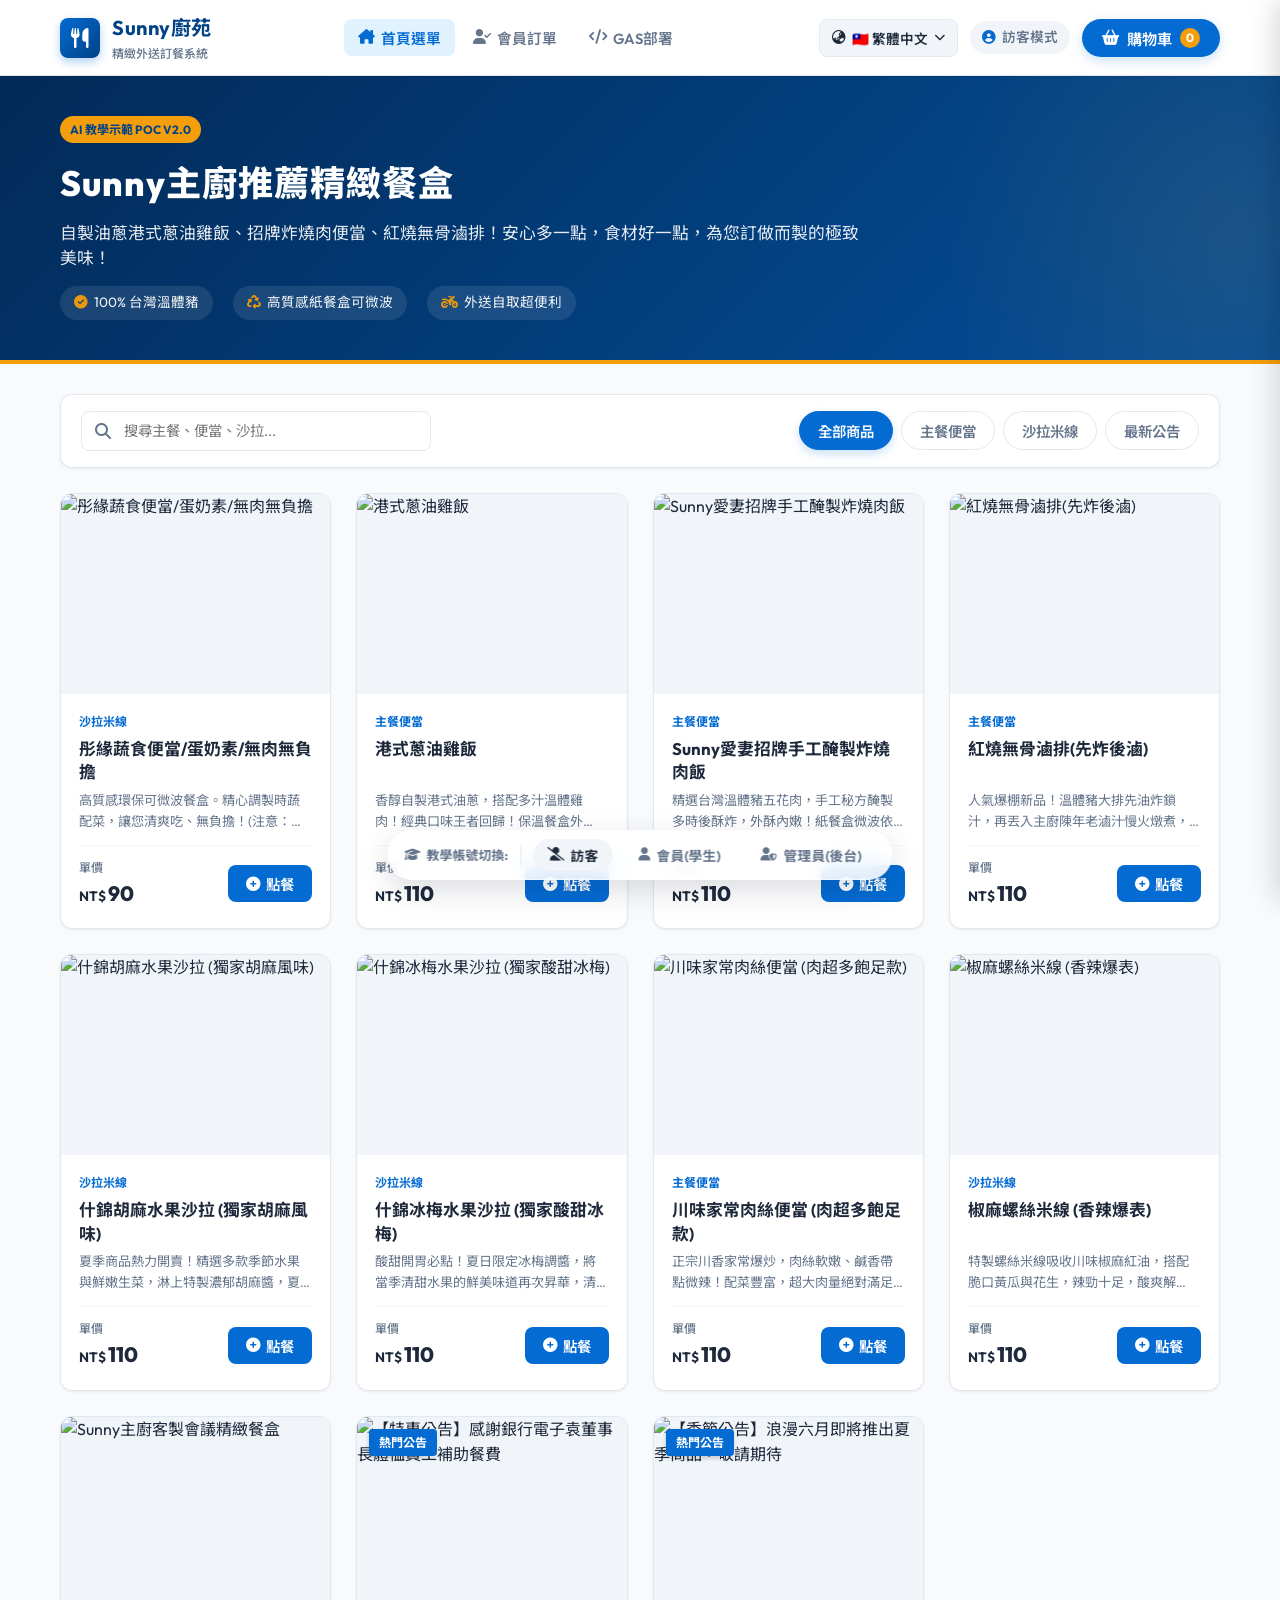
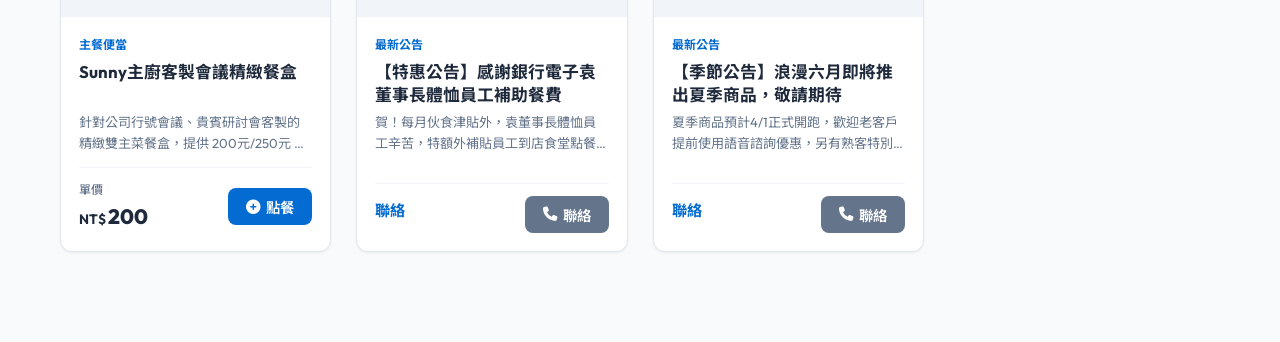
==== bento_v2/index.html @ a261e80c "feat: add bento_v1 and bento_v2" ====
<!DOCTYPE html>
<html lang="zh-TW">
<head>
    <meta charset="UTF-8">
    <meta name="viewport" content="width=device-width, initial-scale=1.0">
    <title id="web-title">Sunny廚苑 - 訂餐系統 POC (AI 教學示範版)</title>
    <!-- Google Fonts -->
    <link rel="preconnect" href="https://fonts.googleapis.com">
    <link rel="preconnect" href="https://fonts.gstatic.com" crossorigin>
    <link href="https://fonts.googleapis.com/css2?family=Outfit:wght@300;400;500;600;700;800&family=Noto+Sans+TC:wght@300;400;500;700;900&display=swap" rel="stylesheet">
    <!-- FontAwesome Icons -->
    <link rel="stylesheet" href="https://cdnjs.cloudflare.com/ajax/libs/font-awesome/6.4.0/css/all.min.css">
    <!-- Custom Style Sheet -->
    <link rel="stylesheet" href="style.css">
</head>
<body>

    <!-- 頂部導航列 -->
    <nav class="navbar">
        <div class="container">
            <div class="logo-area" onclick="switchView('menu')">
                <div class="logo-icon"><i class="fa-solid fa-utensils"></i></div>
                <div class="logo-text">
                    <span class="logo-title">Sunny廚苑</span>
                    <span class="logo-subtitle" id="logo-subtitle">精緻外送訂餐系統</span>
                </div>
            </div>
            
            <div class="nav-links">
                <button class="nav-item active" id="nav-menu" onclick="switchView('menu')">
                    <i class="fa-solid fa-house-chimney"></i><span id="nav-text-menu">首頁選單</span>
                </button>
                <button class="nav-item" id="nav-member" onclick="switchView('member')">
                    <i class="fa-solid fa-user-check"></i><span id="nav-text-member">會員訂單</span>
                </button>
                <button class="nav-item admin-btn" id="nav-admin" onclick="switchView('admin')" style="display: none;">
                    <i class="fa-solid fa-chart-line"></i><span id="nav-text-admin">後台管理</span>
                </button>
                <button class="nav-item" id="nav-guide" onclick="switchView('guide')">
                    <i class="fa-solid fa-code"></i><span id="nav-text-guide">GAS部署</span>
                </button>
            </div>

            <div class="nav-actions">
                <!-- 語言切換選單 (i18n Dropdown) -->
                <div class="lang-selector-wrapper">
                    <button class="lang-selector-btn" onclick="toggleLangDropdown(event)">
                        <i class="fa-solid fa-earth-asia"></i><span id="current-lang-label">繁體中文</span> <i class="fa-solid fa-chevron-down" style="font-size:0.7rem"></i>
                    </button>
                    <div class="lang-dropdown" id="lang-dropdown">
                        <button class="lang-option active" data-lang="zh-TW" onclick="changeLanguage('zh-TW')">🇹🇼 繁體中文</button>
                        <button class="lang-option" data-lang="en" onclick="changeLanguage('en')">🇺🇸 English</button>
                        <button class="lang-option" data-lang="th" onclick="changeLanguage('th')">🇹🇭 ภาษาไทย</button>
                        <button class="lang-option" data-lang="vi" onclick="changeLanguage('vi')">🇻🇳 Tiếng Việt</button>
                    </div>
                </div>

                <div class="user-badge" id="navbar-user-display">
                    <i class="fa-solid fa-circle-user"></i><span id="navbar-user-text">訪客模式</span>
                </div>
                <button class="cart-toggle-btn" onclick="toggleCart(true)">
                    <i class="fa-solid fa-basket-shopping"></i><span id="nav-text-cart">購物車</span>
                    <span class="cart-count-badge" id="cart-count">0</span>
                </button>
            </div>
        </div>
    </nav>

    <!-- 主區塊 -->
    <main>
        
        <!-- 視角一：點餐菜單首頁 (Menu View) -->
        <div id="view-menu" class="view-panel active">
            <!-- 橫幅公告 -->
            <section class="hero-banner">
                <div class="container">
                    <div class="hero-banner-content">
                        <span class="hero-tag">AI 教學示範 POC v2.0</span>
                        <h1 class="hero-title" id="hero-title">Sunny主廚推薦精緻餐盒</h1>
                        <p class="hero-subtitle" id="hero-subtitle">自製油蔥港式蔥油雞飯、招牌炸燒肉便當、紅燒無骨滷排！安心多一點，食材好一點，為您訂做而製的極致美味！</p>
                        <div class="hero-features">
                            <div class="hero-feature-item"><i class="fa-solid fa-circle-check"></i><span id="feat-pork">100% 台灣溫體豬</span></div>
                            <div class="hero-feature-item"><i class="fa-solid fa-recycle"></i><span id="feat-box">高質感紙餐盒可微波</span></div>
                            <div class="hero-feature-item"><i class="fa-solid fa-motorcycle"></i><span id="feat-delivery">外送自取超便利</span></div>
                        </div>
                    </div>
                </div>
            </section>

            <!-- 搜尋與分類 -->
            <section class="container">
                <div class="filter-bar">
                    <div class="search-input-group">
                        <i class="fa-solid fa-magnifying-glass"></i>
                        <input type="text" id="search-box" class="search-input" placeholder="搜尋主餐、便當、沙拉..." oninput="filterProducts()">
                    </div>
                    <div class="category-tabs" id="category-tabs-container">
                        <!-- 由 JS 翻譯生成 -->
                    </div>
                </div>

                <!-- 商品列表 -->
                <div class="product-grid" id="product-list-container">
                    <!-- 商品卡片會由 JavaScript 動態渲染 -->
                </div>
            </section>
        </div>

        <!-- 視角二：會員專區 (Member View) -->
        <div id="view-member" class="view-panel">
            <div class="container">
                <div class="member-layout">
                    <!-- 會員左側卡片 -->
                    <div class="member-card">
                        <div class="member-avatar">U</div>
                        <div class="member-name" id="member-display-name">測試會員</div>
                        <div class="member-email" id="member-display-email">member@slk.com</div>
                        <div class="member-stats">
                            <div class="member-stat-box">
                                <div class="member-stat-num" id="stat-order-count">0</div>
                                <div class="member-stat-label" id="label-stat-count">訂單數量</div>
                            </div>
                            <div class="member-stat-box">
                                <div class="member-stat-num" id="stat-total-spent">$0</div>
                                <div class="member-stat-label" id="label-stat-spent">消費累計</div>
                            </div>
                        </div>
                        
                        <!-- 會員側邊分頁按鈕 -->
                        <button class="member-menu-btn active" id="member-tab-btn-orders" onclick="switchMemberSubTab('orders')">
                            <span id="label-member-menu-orders">訂單紀錄</span><i class="fa-solid fa-chevron-right"></i>
                        </button>
                        <button class="member-menu-btn" id="member-tab-btn-profile" onclick="switchMemberSubTab('profile')">
                            <span id="label-member-menu-profile">帳號設定 / 地址簿</span><i class="fa-solid fa-chevron-right"></i>
                        </button>
                    </div>
                    
                    <!-- 會員右側列表 -->
                    <div class="member-main-content">
                        <!-- 子分頁 1: 訂單紀錄 -->
                        <div class="member-sub-panel active" id="member-sub-orders">
                            <div class="section-card">
                                <h3 class="section-header-title" id="label-my-orders-title">您的歷史訂單紀錄</h3>
                                <div id="member-orders-container">
                                    <!-- 訂單列表由 JavaScript 動態渲染 -->
                                </div>
                            </div>
                        </div>
                        
                        <!-- 子分頁 2: 帳號設定與地址簿 (Account profile) -->
                        <div class="member-sub-panel" id="member-sub-profile">
                            <div class="section-card">
                                <h3 class="section-header-title" id="label-profile-title">基本資料與送餐地址簿</h3>
                                <form id="member-profile-form" onsubmit="saveMemberProfile(event)">
                                    <div class="form-row">
                                        <div class="form-group">
                                            <label for="profile-name" id="label-prof-name">姓名 *</label>
                                            <input type="text" id="profile-name" class="form-control" required>
                                        </div>
                                        <div class="form-group">
                                            <label for="profile-phone" id="label-prof-phone">聯絡電話 *</label>
                                            <input type="tel" id="profile-phone" class="form-control" required>
                                        </div>
                                    </div>
                                    <div class="form-row">
                                        <div class="form-group">
                                            <label for="profile-dept" id="label-prof-dept">公司/部門名稱</label>
                                            <input type="text" id="profile-dept" class="form-control" placeholder="例如: 銀行電子/研發部">
                                        </div>
                                        <div class="form-group">
                                            <label for="profile-email">電子信箱 (唯讀)</label>
                                            <input type="email" id="profile-email" class="form-control" readonly value="member@slk.com" style="background-color:#f1f5f9; color:var(--text-muted)">
                                        </div>
                                    </div>
                                    <div class="form-group">
                                        <label for="profile-address" id="label-prof-address">常用外送地址 *</label>
                                        <input type="text" id="profile-address" class="form-control" placeholder="請輸入外送地址" required>
                                    </div>
                                    <button type="submit" class="submit-order-btn" style="width: auto; padding: 10px 24px; margin-top: 10px;" id="btn-save-profile">
                                        <i class="fa-solid fa-floppy-disk"></i>儲存地址資料
                                    </button>
                                </form>
                            </div>
                        </div>
                    </div>
                </div>
            </div>
        </div>

        <!-- 視角三：管理員後台 (Admin View) -->
        <div id="view-admin" class="view-panel">
            <div class="container">
                <div class="admin-layout">
                    <!-- 後台左側菜單 -->
                    <div class="admin-sidebar">
                        <button class="admin-menu-item active" id="admin-tab-btn-dashboard" onclick="switchAdminTab('dashboard')">
                            <i class="fa-solid fa-chart-pie"></i><span id="label-admin-menu-dashboard">營業概況</span>
                        </button>
                        <button class="admin-menu-item" id="admin-tab-btn-orders" onclick="switchAdminTab('orders')">
                            <i class="fa-solid fa-list-check"></i><span id="label-admin-menu-orders">訂單管理</span>
                        </button>
                        <button class="admin-menu-item" id="admin-tab-btn-products" onclick="switchAdminTab('products')">
                            <i class="fa-solid fa-box"></i><span id="label-admin-menu-products">商品管理</span>
                        </button>
                    </div>

                    <!-- 後台右側主面板 -->
                    <div class="admin-main-content">
                        <!-- 後台子分頁 1：營業概況 Dashboard -->
                        <div class="admin-tab-panel active" id="admin-tab-dashboard">
                            <div class="metrics-grid">
                                <div class="metric-card">
                                    <div class="metric-info">
                                        <h5 id="label-metric-revenue">累計營業額</h5>
                                        <div class="metric-num" id="admin-metric-revenue">NT$0</div>
                                    </div>
                                    <div class="metric-icon-box green"><i class="fa-solid fa-dollar-sign"></i></div>
                                </div>
                                <div class="metric-card">
                                    <div class="metric-info">
                                        <h5 id="label-metric-orders">總訂單數</h5>
                                        <div class="metric-num" id="admin-metric-orders">0 筆</div>
                                    </div>
                                    <div class="metric-icon-box blue"><i class="fa-solid fa-receipt"></i></div>
                                </div>
                                <div class="metric-card">
                                    <div class="metric-info">
                                        <h5 id="label-metric-aov">平均單價 (AOV)</h5>
                                        <div class="metric-num" id="admin-metric-aov">NT$0</div>
                                    </div>
                                    <div class="metric-icon-box orange"><i class="fa-solid fa-calculator"></i></div>
                                </div>
                            </div>
                            
                            <div class="admin-charts-row" style="margin-top: 20px;">
                                <!-- 圖表 1: 訂單趨勢 -->
                                <div class="chart-card">
                                    <h3 class="section-header-title" id="label-chart-trend">每日訂單統計趨勢 (模擬數據)</h3>
                                    <div class="chart-placeholder" id="orders-chart-container">
                                        <!-- 柱狀圖由 JS 繪製 -->
                                    </div>
                                </div>
                                
                                <!-- 圖表 2: 熱銷排行 -->
                                <div class="chart-card">
                                    <h3 class="section-header-title" id="label-chart-rank">暢銷商品排行</h3>
                                    <div class="ranking-list" id="top-selling-container">
                                        <!-- 排行榜由 JS 繪製 -->
                                    </div>
                                </div>
                            </div>
                        </div>

                        <!-- 後台子分頁 2：訂單管理 Orders -->
                        <div class="admin-tab-panel" id="admin-tab-orders">
                            <div class="section-card">
                                <div class="admin-toolbar">
                                    <h3 class="section-header-title" style="margin-bottom: 0;" id="label-admin-orders-title">所有訂單列表</h3>
                                    
                                    <!-- 篩選與搜尋工具 -->
                                    <div style="display: flex; gap: 10px; align-items: center; flex-wrap: wrap;">
                                        <div class="admin-search-box">
                                            <i class="fa-solid fa-magnifying-glass"></i>
                                            <input type="text" id="admin-order-search" class="admin-search-input" placeholder="搜尋姓名、電話、訂單ID..." oninput="filterAdminOrders()">
                                        </div>
                                        <div class="order-filter-group" id="admin-order-filter-group">
                                            <!-- 由 JS 翻譯載入狀態篩選按鈕 -->
                                        </div>
                                    </div>
                                </div>
                                <div class="table-wrapper">
                                    <table class="admin-table">
                                        <thead>
                                            <tr>
                                                <th id="th-order-id">訂單 ID</th>
                                                <th id="th-customer">顧客資訊</th>
                                                <th id="th-details">餐點與客製明細</th>
                                                <th id="th-method">配送方式</th>
                                                <th id="th-total">合計金額</th>
                                                <th id="th-status">訂單狀態</th>
                                                <th id="th-action">狀態更改</th>
                                            </tr>
                                        </thead>
                                        <tbody id="admin-orders-table-body">
                                            <!-- JavaScript 渲染訂單列 -->
                                        </tbody>
                                    </table>
                                </div>
                            </div>
                        </div>

                        <!-- 後台子分頁 3：商品管理 Products -->
                        <div class="admin-tab-panel" id="admin-tab-products">
                            <div class="section-card">
                                <div style="display: flex; justify-content: space-between; align-items: center; margin-bottom: 20px;">
                                    <h3 class="section-header-title" style="margin-bottom: 0;" id="label-admin-products-title">上架商品清單</h3>
                                    <button class="order-btn" onclick="openProductModal()"><i class="fa-solid fa-circle-plus"></i><span id="btn-add-product">新增商品</span></button>
                                </div>
                                <div class="table-wrapper">
                                    <table class="admin-table">
                                        <thead>
                                            <tr>
                                                <th id="th-prod-img">縮圖</th>
                                                <th id="th-prod-name">名稱</th>
                                                <th id="th-prod-cat">分類</th>
                                                <th id="th-prod-price">單價 (TWD)</th>
                                                <th id="th-prod-status">狀態</th>
                                                <th id="th-prod-edit">操作</th>
                                            </tr>
                                        </thead>
                                        <tbody id="admin-products-table-body">
                                            <!-- JavaScript 渲染商品列 -->
                                        </tbody>
                                    </table>
                                </div>
                            </div>
                        </div>
                    </div>
                </div>
            </div>
        </div>

        <!-- 視角四：GAS 部署指南 (GAS Guide View) -->
        <div id="view-guide" class="view-panel">
            <div class="container">
                <div class="guide-card">
                    <h3 class="section-header-title"><i class="fa-solid fa-graduation-cap"></i> Google Apps Script (GAS) 部署教學與代碼</h3>
                    <p style="margin-bottom: 20px; font-size: 0.95rem; color: var(--text-muted);">
                        本訂餐系統採用完全前後端分離設計。前端透過 <code>google.script.run</code> 呼叫 GAS 後端，並將資料保存在 Google Sheet（試算表）中。以下為部署至真實 GAS 雲端的步驟：
                    </p>

                    <div class="guide-step">
                        <div class="step-num">1</div>
                        <div class="step-content">
                            <h4>建立 Google 試算表</h4>
                            <p>在您的 Google 雲端硬碟建立一個新的「試算表」，並在其中手動建立兩個工作表分頁，分別命名為 <code>Products</code> 與 <code>Orders</code>（或者執行下面的 GAS 初始化代碼，系統會自動建立）。</p>
                        </div>
                    </div>

                    <div class="guide-step">
                        <div class="step-num">2</div>
                        <div class="step-content">
                            <h4>開啟 Google Apps Script</h4>
                            <p>在您的試算表選單中點選 <strong>擴充功能 ➡️ Apps Script</strong>，開啟指令碼編輯器。</p>
                        </div>
                    </div>

                    <div class="guide-step">
                        <div class="step-num">3</div>
                        <div class="step-content">
                            <h4>複製並貼上後端程式碼 (`Code.gs`)</h4>
                            <p>將預設的 <code>myFunction</code> 清空，複製下方編輯器中的 <code>Code.gs</code> 內容並完整貼上，按下儲存鍵。</p>
                        </div>
                    </div>

                    <div class="guide-step">
                        <div class="step-num">4</div>
                        <div class="step-content">
                            <h4>建立前端網頁檔案 (`index.html`)</h4>
                            <p>在 Apps Script 專案左側點選「+」新增一個 <strong>HTML 檔案</strong>，命名為 <code>index</code>（系統會自動生成 <code>index.html</code>），並將本專案的 <code>index.html</code>、<code>style.css</code> 與 <code>script.js</code> 合併（CSS 放入 <code>&lt;style&gt;</code>，JS 放入 <code>&lt;script&gt;</code>）後貼上。</p>
                        </div>
                    </div>

                    <div class="guide-step">
                        <div class="step-num">5</div>
                        <div class="step-content">
                            <h4>發布 Web 應用程式</h4>
                            <p>點選右上角 <strong>部署 ➡️ 新增部署</strong>。選取「網頁應用程式」，並設定：<br>
                                - 專案執行為：<strong>我 (您的 Google 帳戶)</strong><br>
                                - 誰有權存取：<strong>任何人 (Anyone)</strong><br>
                                部署完成後，您即可獲得一個專屬的 Web App URL，直接線上點餐！
                            </p>
                        </div>
                    </div>
                </div>

                <!-- Apps Script 代碼展示編輯器 -->
                <div class="guide-card" style="padding: 15px;">
                    <div class="code-editor-header">
                        <span><i class="fa-solid fa-file-code"></i> Code.gs (Apps Script 後端代碼 v2.0)</span>
                        <button class="action-btn edit" onclick="copyGasCode()" style="margin: 0;"><i class="fa-regular fa-copy"></i> 複製代碼</button>
                    </div>
                    <pre class="code-editor-body" id="gas-code-content">
// Code.gs - Sunny廚苑訂餐系統後端 v2.0 (Google Apps Script)

// 1. 發布 Web App 進入點
function doGet() {
  return HtmlService.createTemplateFromFile('index')
      .evaluate()
      .setTitle('Sunny廚苑 - 訂餐系統')
      .addMetaTag('viewport', 'width=device-width, initial-scale=1')
      .setXFrameOptionsMode(HtmlService.XFrameOptionsMode.ALLOWALL);
}

// 2. 初始化 Sheet (若不存在則自動創表)
function initDatabase() {
  var ss = SpreadsheetApp.getActiveSpreadsheet();
  
  // 建立 Products 頁籤
  var productSheet = ss.getSheetByName("Products");
  if (!productSheet) {
    productSheet = ss.insertSheet("Products");
    productSheet.appendRow(["id", "name", "category", "description", "price", "image", "status"]);
    // 寫入預設商品資料
    productSheet.appendRow(["13058", "彤緣蔬食便當/蛋奶素/無肉無負擔", "salad", "高質感紙餐盒，可微波可回收。價格不同、菜色不同！", 90, "https://www.slk9898.com.tw/wp-content/uploads/2024/08/LINE_ALBUM_新餐盒🍱_260530_1-300x300.jpg", "instock"]);
    productSheet.appendRow(["11331", "港式蔥油雞飯", "main", "自製油蔥香醇夠味，熱賣中！更換紙餐盒，更環保保溫！", 110, "https://www.slk9898.com.tw/wp-content/uploads/2024/08/LINE_ALBUM_新餐盒🍱_260530_18-300x300.jpg", "instock"]);
    productSheet.appendRow(["76512", "Sunny愛妻招牌手工醃製炸燒肉飯", "main", "選用台灣溫體豬肉！王者回歸！高質感紙餐盒！", 110, "https://www.slk9898.com.tw/wp-content/uploads/2025/12/LINE_ALBUM_新餐盒🍱_260530_19-300x300.jpg", "instock"]);
    productSheet.appendRow(["83669", "紅燒無骨滷排(先炸後滷)", "main", "人氣商品！選用台灣溫體豬大排，先炸後滷口感紮實！", 110, "https://www.slk9898.com.tw/wp-content/uploads/2026/03/S__127344680-300x300.jpg", "instock"]);
  }
  
  // 建立 Orders 頁籤 (在第 11 欄增加 options 以支援客製化細節)
  var orderSheet = ss.getSheetByName("Orders");
  if (!orderSheet) {
    orderSheet = ss.insertSheet("Orders");
    orderSheet.appendRow(["orderId", "timestamp", "userEmail", "customerName", "phone", "method", "details", "totalPrice", "status", "remarks", "options"]);
  }
  return "資料庫初始化成功！";
}

// 3. 取得所有商品
function getProducts() {
  initDatabase();
  var sheet = SpreadsheetApp.getActiveSpreadsheet().getSheetByName("Products");
  var data = sheet.getDataRange().getValues();
  var headers = data[0];
  var products = [];
  
  for (var i = 1; i < data.length; i++) {
    var product = {};
    for (var j = 0; j < headers.length; j++) {
      product[headers[j]] = data[i][j];
    }
    products.push(product);
  }
  return products;
}

// 4. 提交新訂單
function submitOrder(orderData) {
  var sheet = SpreadsheetApp.getActiveSpreadsheet().getSheetByName("Orders");
  
  var orderId = "SLK-" + new Date().getTime().toString().slice(-6) + Math.floor(10 + Math.random() * 90);
  var timestamp = new Date();
  
  sheet.appendRow([
    orderId,
    timestamp,
    orderData.userEmail,
    orderData.customerName,
    orderData.phone,
    orderData.method,
    orderData.details,
    Number(orderData.totalPrice),
    "pending", 
    orderData.remarks || "",
    orderData.options || ""
  ]);
  
  return { success: true, orderId: orderId };
}

// 5. 取得所有訂單 (後台與會員查詢用)
function getOrders() {
  initDatabase();
  var sheet = SpreadsheetApp.getActiveSpreadsheet().getSheetByName("Orders");
  var data = sheet.getDataRange().getValues();
  var headers = data[0];
  var orders = [];
  
  for (var i = 1; i < data.length; i++) {
    var order = {};
    for (var j = 0; j < headers.length; j++) {
      order[headers[j]] = data[i][j];
    }
    orders.push(order);
  }
  return orders;
}

// 6. 更新訂單狀態
function updateOrderStatus(orderId, newStatus) {
  var sheet = SpreadsheetApp.getActiveSpreadsheet().getSheetByName("Orders");
  var data = sheet.getDataRange().getValues();
  
  for (var i = 1; i < data.length; i++) {
    if (data[i][0] === orderId) {
      sheet.getRange(i + 1, 9).setValue(newStatus); 
      return { success: true };
    }
  }
  return { success: false, message: "找不到該訂單" };
}

// 7. 更新商品資訊
function updateProduct(productData) {
  var sheet = SpreadsheetApp.getActiveSpreadsheet().getSheetByName("Products");
  var data = sheet.getDataRange().getValues();
  
  for (var i = 1; i < data.length; i++) {
    if (data[i][0].toString() === productData.id.toString()) {
      sheet.getRange(i + 1, 2).setValue(productData.name);
      sheet.getRange(i + 1, 3).setValue(productData.category);
      sheet.getRange(i + 1, 4).setValue(productData.description);
      sheet.getRange(i + 1, 5).setValue(Number(productData.price));
      sheet.getRange(i + 1, 6).setValue(productData.image);
      sheet.getRange(i + 1, 7).setValue(productData.status);
      return { success: true };
    }
  }
  
  sheet.appendRow([
    productData.id,
    productData.name,
    productData.category,
    productData.description,
    Number(productData.price),
    productData.image || "https://images.unsplash.com/photo-1546069901-ba9599a7e63c?w=300",
    productData.status || "instock"
  ]);
  return { success: true, isNew: true };
}
                    </pre>
                </div>
            </div>
        </div>

    </main>

    <!-- 側邊滑動購物車面板 -->
    <div class="cart-overlay" id="cart-overlay" onclick="toggleCart(false)"></div>
    <div class="cart-drawer" id="cart-drawer">
        <div class="cart-header">
            <h3><i class="fa-solid fa-basket-shopping"></i><span id="cart-drawer-title">您的點餐籃</span></h3>
            <button class="close-cart-btn" onclick="toggleCart(false)"><i class="fa-solid fa-xmark"></i></button>
        </div>
        
        <div class="cart-body">
            <!-- 購物車商品 -->
            <div id="cart-items-container">
                <!-- 動態注入購物餐點 -->
            </div>

            <!-- 結帳表單，若購物車有商品才顯示 -->
            <div class="checkout-section" id="checkout-form-container" style="display: none;">
                <h4 id="label-shipping-title"><i class="fa-solid fa-clipboard-list"></i>填寫配送明細</h4>
                <div class="form-group">
                    <label for="checkout-name" id="label-chk-name">收件人姓名 *</label>
                    <input type="text" id="checkout-name" class="form-control" placeholder="請輸入收件姓名" required>
                </div>
                <div class="form-group">
                    <label for="checkout-phone" id="label-chk-phone">聯絡電話 *</label>
                    <input type="tel" id="checkout-phone" class="form-control" placeholder="請輸入手機或分機" required>
                </div>
                <div class="form-row">
                    <div class="form-group">
                        <label for="checkout-method" id="label-chk-method">取餐方式 *</label>
                        <select id="checkout-method" class="form-control" onchange="toggleMethodFields()">
                            <!-- 由 JS 翻譯載入選項 -->
                        </select>
                    </div>
                    <div class="form-group" id="dept-group">
                        <label for="checkout-dept" id="label-chk-dept">公司/部門 *</label>
                        <input type="text" id="checkout-dept" class="form-control" placeholder="例如: 銀行電子/研發部">
                    </div>
                </div>
                <div class="form-group" id="address-group">
                    <label for="checkout-address" id="label-chk-address">外送地址 *</label>
                    <input type="text" id="checkout-address" class="form-control" placeholder="請填寫完整外送大樓或樓層資訊">
                </div>
                <div class="form-group">
                    <label for="checkout-remarks" id="label-chk-remarks">備註 (如: 飯少、不要辣、不要餐具)</label>
                    <textarea id="checkout-remarks" class="form-control" rows="2" placeholder="備註其他特殊餐點需求..."></textarea>
                </div>
            </div>
        </div>

        <div class="cart-footer">
            <div class="total-row">
                <span class="total-label" id="label-chk-total">總計金額:</span>
                <span class="total-price" id="cart-total-price">0</span>
            </div>
            <button class="submit-order-btn" id="submit-order-btn" onclick="submitOrder()" disabled>
                <i class="fa-solid fa-circle-check"></i><span id="btn-submit-order">送出訂單</span>
            </button>
        </div>
    </div>

    <!-- 漂浮模擬角色切換面板 (用於 AI 教學點評) -->
    <div class="role-switcher-bar">
        <div class="role-switcher-title">
            <i class="fa-solid fa-graduation-cap"></i><span id="label-switcher-title">教學帳號切換:</span>
        </div>
        <button class="role-switcher-btn guest active" onclick="changeUserRole('guest')">
            <i class="fa-solid fa-user-slash"></i><span id="label-switcher-guest">訪客</span>
        </button>
        <button class="role-switcher-btn member" onclick="changeUserRole('member')">
            <i class="fa-solid fa-user"></i><span id="label-switcher-member">會員(學生)</span>
        </button>
        <button class="role-switcher-btn admin" onclick="changeUserRole('admin')">
            <i class="fa-solid fa-user-shield"></i><span id="label-switcher-admin">管理員(後台)</span>
        </button>
    </div>

    <!-- 餐點客製化加選視窗 (Customize Modal) -->
    <div class="modal-overlay" id="customize-modal">
        <div class="modal-container">
            <div class="modal-header">
                <h4 id="customize-title">餐點客製化選項</h4>
                <button class="close-modal-btn" onclick="closeCustomizeModal()"><i class="fa-solid fa-xmark"></i></button>
            </div>
            <div class="modal-body">
                <div class="customize-item-header">
                    <img id="cust-item-img" class="customize-item-img" src="" alt="">
                    <div class="customize-item-info">
                        <h4 id="cust-item-name" class="customize-item-name">餐點名稱</h4>
                        <p id="cust-item-desc" class="customize-item-desc">餐點細節說明</p>
                    </div>
                </div>
                <input type="hidden" id="cust-item-id">
                
                <!-- 選項一：米飯選擇 (Radio) -->
                <div id="option-rice-group">
                    <div class="option-group-title">
                        <span id="label-rice-title">米飯份量 (Rice Portion)</span>
                        <span class="required-tag" id="label-required-tag">必選</span>
                    </div>
                    <div class="options-grid">
                        <div class="option-box selected" data-group="rice" data-value="normal" onclick="selectRadioOption(this)">
                            <input type="radio" name="rice-portion" value="normal" checked>
                            <span id="label-rice-normal">標準份量 (Standard)</span>
                        </div>
                        <div class="option-box" data-group="rice" data-value="extra" onclick="selectRadioOption(this)">
                            <input type="radio" name="rice-portion" value="extra">
                            <span id="label-rice-extra">米飯加量 (Extra)</span>
                            <span class="option-price-tag">+$10</span>
                        </div>
                        <div class="option-box" data-group="rice" data-value="less" onclick="selectRadioOption(this)">
                            <input type="radio" name="rice-portion" value="less">
                            <span id="label-rice-less">米飯減半 (Less)</span>
                        </div>
                    </div>
                </div>

                <!-- 選項二：客製要求 (Checkbox) -->
                <div id="option-custom-group" style="margin-top: 15px;">
                    <div class="option-group-title">
                        <span id="label-custom-title">客製化偏好 (Preferences)</span>
                    </div>
                    <div class="options-grid">
                        <div class="option-box" data-group="custom" data-value="no-scallion" onclick="toggleCheckboxOption(this)">
                            <input type="checkbox" name="custom-opt" value="no-scallion">
                            <span id="label-no-scallion">不要油蔥 (No Scallion Oil)</span>
                        </div>
                        <div class="option-box" data-group="custom" data-value="add-chili" onclick="toggleCheckboxOption(this)">
                            <input type="checkbox" name="custom-opt" value="add-chili">
                            <span id="label-add-chili">加生辣椒 (Add Chili)</span>
                        </div>
                        <div class="option-box" data-group="custom" data-value="no-utensils" onclick="toggleCheckboxOption(this)">
                            <input type="checkbox" name="custom-opt" value="no-utensils">
                            <span id="label-no-utensils">免洗餐具 (No Utensils)</span>
                        </div>
                    </div>
                </div>

                <!-- 選項三：雙價位客製級別 (只針對會議餐盒顯示) -->
                <div id="option-catering-group" style="display: none; margin-top: 15px;">
                    <div class="option-group-title">
                        <span id="label-catering-title">會議餐盒預算級別 (Catering Tier)</span>
                        <span class="required-tag" id="label-required-catering">必選</span>
                    </div>
                    <div class="options-grid">
                        <div class="option-box selected" data-group="catering" data-value="200" onclick="selectRadioOption(this)">
                            <input type="radio" name="catering-tier" value="200" checked>
                            <span id="label-catering-200">精緻雙主菜餐盒 200元款</span>
                        </div>
                        <div class="option-box" data-group="catering" data-value="250" onclick="selectRadioOption(this)">
                            <input type="radio" name="catering-tier" value="250">
                            <span id="label-catering-250">豪華雙主菜餐盒 250元款</span>
                            <span class="option-price-tag">+$50</span>
                        </div>
                    </div>
                </div>
            </div>
            <div class="modal-footer">
                <button class="action-btn edit" style="background-color: #f1f5f9; color: var(--text-main);" onclick="closeCustomizeModal()" id="btn-cancel-cust">取消</button>
                <button class="submit-order-btn" style="width: auto; padding: 10px 24px;" onclick="addCustomizedToCart()" id="btn-add-cust">加入點餐籃</button>
            </div>
        </div>
    </div>

    <!-- 產品管理模組視窗 (Add/Edit Product Modal) -->
    <div class="modal-overlay" id="product-modal">
        <div class="modal-container">
            <div class="modal-header">
                <h4 id="modal-title">修改餐點資訊</h4>
                <button class="close-modal-btn" onclick="closeProductModal()"><i class="fa-solid fa-xmark"></i></button>
            </div>
            <div class="modal-body">
                <input type="hidden" id="modal-prod-id">
                <div class="form-group">
                    <label for="modal-prod-name">餐點名稱 *</label>
                    <input type="text" id="modal-prod-name" class="form-control" required>
                </div>
                <div class="form-row">
                    <div class="form-group">
                        <label for="modal-prod-category">餐點分類 *</label>
                        <select id="modal-prod-category" class="form-control">
                            <option value="main">主餐便當 (main)</option>
                            <option value="salad">沙拉米線 (salad)</option>
                            <option value="promo">最新公告 (promo)</option>
                        </select>
                    </div>
                    <div class="form-group">
                        <label for="modal-prod-price">價格 *</label>
                        <input type="number" id="modal-prod-price" class="form-control" required>
                    </div>
                </div>
                <div class="form-group">
                    <label for="modal-prod-desc">餐點描述與材料說明</label>
                    <textarea id="modal-prod-desc" class="form-control" rows="3"></textarea>
                </div>
                <div class="form-group">
                    <label for="modal-prod-image">餐點圖片連結 (URL)</label>
                    <input type="text" id="modal-prod-image" class="form-control" placeholder="https://...">
                </div>
                <div class="form-group">
                    <label for="modal-prod-status">供應狀態 *</label>
                    <select id="modal-prod-status" class="form-control">
                        <option value="instock">供餐中 (In Stock)</option>
                        <option value="outofstock">已售罄 (Out of Stock)</option>
                    </select>
                </div>
            </div>
            <div class="modal-footer">
                <button class="action-btn edit" style="background-color: #f1f5f9; color: var(--text-main);" onclick="closeProductModal()">取消</button>
                <button class="submit-order-btn" style="width: auto; padding: 6px 20px;" onclick="saveProduct()">儲存變更</button>
            </div>
        </div>
    </div>

    <!-- 訊息提示容器 -->
    <div class="toast-container" id="toast-container"></div>

    <!-- 核心 JS 程式邏輯 -->
    <script src="script.js"></script>
</body>
</html>
---- bento_v2/style.css ----
/* style.css - Sunny廚苑-訂餐系統 POC v2.0 */

/* --- 1. 設計系統變數 --- */
:root {
    --primary: #046bd2;
    --primary-dark: #024286;
    --primary-light: #e0f2fe;
    --accent: #f59e0b;      /* 質感金黃 */
    --accent-hover: #d97706;
    --success: #10b981;     /* 翠綠色 */
    --danger: #ef4444;      /* 警示紅 */
    --warning: #f59e0b;
    --bg-main: #f8fafc;     /* 背景淺灰藍 */
    --bg-card: #ffffff;
    --text-main: #1e293b;
    --text-muted: #64748b;
    --text-white: #ffffff;
    --border: #e2e8f0;
    --radius-sm: 8px;
    --radius-md: 12px;
    --radius-lg: 20px;
    --shadow-sm: 0 1px 3px rgba(0, 0, 0, 0.05), 0 1px 2px rgba(0, 0, 0, 0.02);
    --shadow-md: 0 4px 6px -1px rgba(0, 0, 0, 0.05), 0 2px 4px -1px rgba(0, 0, 0, 0.03);
    --shadow-lg: 0 10px 25px -5px rgba(0, 0, 0, 0.08), 0 8px 10px -6px rgba(0, 0, 0, 0.05);
    --transition: all 0.3s cubic-bezier(0.4, 0, 0.2, 1);
    --font-sans: 'Outfit', 'Noto Sans TC', -apple-system, BlinkMacSystemFont, sans-serif;
}

/* --- 2. 基礎設定 --- */
* {
    margin: 0;
    padding: 0;
    box-sizing: border-box;
}

html {
    scroll-behavior: smooth;
    font-size: 16px;
}

body {
    font-family: var(--font-sans);
    background-color: var(--bg-main);
    color: var(--text-main);
    line-height: 1.6;
    min-height: 100vh;
    padding-bottom: 90px; /* 為底部漂浮角色列留白 */
    overflow-x: hidden;
}

a {
    color: inherit;
    text-decoration: none;
}

button, input, select, textarea {
    font-family: inherit;
}

/* 滾動條樣式 */
::-webkit-scrollbar {
    width: 8px;
}
::-webkit-scrollbar-track {
    background: #f1f5f9;
}
::-webkit-scrollbar-thumb {
    background: #cbd5e1;
    border-radius: 4px;
}
::-webkit-scrollbar-thumb:hover {
    background: #94a3b8;
}

/* 容器 */
.container {
    max-width: 1200px;
    margin: 0 auto;
    padding: 0 20px;
}

/* 輔助樣式：隱藏視角 */
.view-panel {
    display: none;
    animation: fadeIn 0.4s ease;
}

.view-panel.active {
    display: block;
}

@keyframes fadeIn {
    from { opacity: 0; transform: translateY(10px); }
    to { opacity: 1; transform: translateY(0); }
}

/* --- 3. 頂部導航列 (Navbar) --- */
.navbar {
    background-color: var(--bg-card);
    border-bottom: 1px solid var(--border);
    position: sticky;
    top: 0;
    z-index: 100;
    box-shadow: var(--shadow-sm);
}

.navbar .container {
    display: flex;
    justify-content: space-between;
    align-items: center;
    height: 75px;
}

.logo-area {
    display: flex;
    align-items: center;
    gap: 12px;
    cursor: pointer;
}

.logo-icon {
    width: 40px;
    height: 40px;
    background: linear-gradient(135deg, var(--primary), var(--primary-dark));
    color: var(--text-white);
    border-radius: var(--radius-sm);
    display: flex;
    align-items: center;
    justify-content: center;
    font-size: 1.25rem;
    font-weight: 700;
    box-shadow: 0 4px 10px rgba(4, 107, 210, 0.3);
}

.logo-text {
    display: flex;
    flex-direction: column;
}

.logo-title {
    font-size: 1.25rem;
    font-weight: 700;
    color: var(--primary-dark);
    letter-spacing: 0.5px;
}

.logo-subtitle {
    font-size: 0.75rem;
    color: var(--text-muted);
    font-weight: 500;
}

.nav-links {
    display: flex;
    align-items: center;
    gap: 4px;
}

.nav-item {
    padding: 8px 14px;
    border-radius: var(--radius-sm);
    font-weight: 600;
    font-size: 0.92rem;
    cursor: pointer;
    transition: var(--transition);
    border: none;
    background: transparent;
    color: var(--text-muted);
    display: flex;
    align-items: center;
    gap: 6px;
}

.nav-item:hover, .nav-item.active {
    color: var(--primary);
    background-color: var(--primary-light);
}

.nav-item.admin-btn {
    border: 1px dashed var(--primary);
    color: var(--primary);
}

.nav-item.admin-btn:hover {
    background-color: var(--primary);
    color: var(--text-white);
}

.nav-actions {
    display: flex;
    align-items: center;
    gap: 12px;
}

/* 語言切換器 (Language Dropdown) */
.lang-selector-wrapper {
    position: relative;
}

.lang-selector-btn {
    background-color: #f1f5f9;
    border: 1px solid var(--border);
    border-radius: var(--radius-sm);
    padding: 8px 12px;
    font-size: 0.85rem;
    font-weight: 600;
    color: var(--text-main);
    cursor: pointer;
    display: flex;
    align-items: center;
    gap: 6px;
    transition: var(--transition);
}

.lang-selector-btn:hover {
    background-color: #e2e8f0;
}

.lang-dropdown {
    position: absolute;
    top: calc(100% + 5px);
    right: 0;
    background-color: var(--bg-card);
    border: 1px solid var(--border);
    border-radius: var(--radius-sm);
    box-shadow: var(--shadow-lg);
    min-width: 150px;
    display: none;
    flex-direction: column;
    overflow: hidden;
    z-index: 150;
    animation: dropdownFade 0.2s ease;
}

.lang-dropdown.open {
    display: flex;
}

@keyframes dropdownFade {
    from { opacity: 0; transform: translateY(-5px); }
    to { opacity: 1; transform: translateY(0); }
}

.lang-option {
    padding: 10px 14px;
    font-size: 0.85rem;
    font-weight: 500;
    color: var(--text-main);
    background: transparent;
    border: none;
    text-align: left;
    cursor: pointer;
    display: flex;
    align-items: center;
    gap: 8px;
    transition: var(--transition);
    width: 100%;
}

.lang-option:hover {
    background-color: var(--primary-light);
    color: var(--primary);
}

.lang-option.active {
    background-color: var(--primary-light);
    color: var(--primary);
    font-weight: 700;
}

.user-badge {
    background-color: #f1f5f9;
    padding: 6px 12px;
    border-radius: 50px;
    font-size: 0.85rem;
    font-weight: 600;
    color: var(--text-muted);
    display: flex;
    align-items: center;
    gap: 6px;
}

.user-badge i {
    color: var(--primary);
}

.cart-toggle-btn {
    background-color: var(--primary);
    color: var(--text-white);
    border: none;
    border-radius: 50px;
    padding: 8px 20px;
    font-weight: 600;
    font-size: 0.95rem;
    display: flex;
    align-items: center;
    gap: 8px;
    cursor: pointer;
    transition: var(--transition);
    position: relative;
    box-shadow: 0 4px 12px rgba(4, 107, 210, 0.2);
}

.cart-toggle-btn:hover {
    background-color: var(--primary-dark);
    transform: translateY(-1px);
}

.cart-count-badge {
    background-color: var(--accent);
    color: var(--text-white);
    font-size: 0.75rem;
    width: 20px;
    height: 20px;
    border-radius: 50%;
    display: flex;
    align-items: center;
    justify-content: center;
    font-weight: 700;
}

/* --- 4. 橫幅公告 (Hero Banner) --- */
.hero-banner {
    background: linear-gradient(135deg, #022a57 0%, #034f9c 100%);
    color: var(--text-white);
    padding: 40px 0;
    position: relative;
    overflow: hidden;
    margin-bottom: 30px;
    border-bottom: 4px solid var(--accent);
}

.hero-banner::before {
    content: '';
    position: absolute;
    top: -50%;
    right: -20%;
    width: 600px;
    height: 600px;
    border-radius: 50%;
    background: radial-gradient(circle, rgba(245, 158, 11, 0.1) 0%, rgba(255, 255, 255, 0) 70%);
    pointer-events: none;
}

.hero-banner-content {
    max-width: 800px;
}

.hero-tag {
    background-color: var(--accent);
    color: var(--primary-dark);
    font-weight: 700;
    font-size: 0.75rem;
    padding: 4px 10px;
    border-radius: 50px;
    text-transform: uppercase;
    display: inline-block;
    margin-bottom: 12px;
}

.hero-title {
    font-size: 2.2rem;
    font-weight: 800;
    margin-bottom: 8px;
    letter-spacing: 1px;
}

.hero-subtitle {
    font-size: 1.05rem;
    opacity: 0.9;
    margin-bottom: 16px;
    line-height: 1.5;
}

.hero-features {
    display: flex;
    gap: 20px;
    flex-wrap: wrap;
}

.hero-feature-item {
    display: flex;
    align-items: center;
    gap: 6px;
    font-size: 0.85rem;
    opacity: 0.95;
    background-color: rgba(255, 255, 255, 0.1);
    padding: 6px 14px;
    border-radius: 50px;
}

.hero-feature-item i {
    color: var(--accent);
}

/* --- 5. 搜尋與分類篩選 (Filter Bar) --- */
.filter-bar {
    background-color: var(--bg-card);
    border-radius: var(--radius-md);
    padding: 16px 20px;
    display: flex;
    justify-content: space-between;
    align-items: center;
    gap: 20px;
    margin-bottom: 25px;
    box-shadow: var(--shadow-sm);
    border: 1px solid var(--border);
}

.search-input-group {
    position: relative;
    max-width: 350px;
    width: 100%;
}

.search-input-group i {
    position: absolute;
    left: 14px;
    top: 50%;
    transform: translateY(-50%);
    color: var(--text-muted);
}

.search-input {
    width: 100%;
    padding: 10px 16px 10px 42px;
    border-radius: var(--radius-sm);
    border: 1.5px solid var(--border);
    outline: none;
    font-size: 0.9rem;
    transition: var(--transition);
}

.search-input:focus {
    border-color: var(--primary);
    box-shadow: 0 0 0 3px rgba(4, 107, 210, 0.15);
}

.category-tabs {
    display: flex;
    gap: 8px;
}

.cat-tab {
    padding: 8px 18px;
    border-radius: 50px;
    font-size: 0.9rem;
    font-weight: 600;
    cursor: pointer;
    border: 1.5px solid var(--border);
    background-color: transparent;
    color: var(--text-muted);
    transition: var(--transition);
}

.cat-tab:hover {
    border-color: var(--primary);
    color: var(--primary);
}

.cat-tab.active {
    background-color: var(--primary);
    border-color: var(--primary);
    color: var(--text-white);
    box-shadow: 0 4px 10px rgba(4, 107, 210, 0.2);
}

/* --- 6. 商品列表網格 (Product Grid) --- */
.product-grid {
    display: grid;
    grid-template-columns: repeat(auto-fill, minmax(270px, 1fr));
    gap: 25px;
}

/* 商品卡片 */
.product-card {
    background-color: var(--bg-card);
    border-radius: var(--radius-md);
    overflow: hidden;
    border: 1px solid var(--border);
    box-shadow: var(--shadow-sm);
    transition: var(--transition);
    display: flex;
    flex-direction: column;
    position: relative;
}

.product-card:hover {
    transform: translateY(-6px);
    box-shadow: var(--shadow-lg);
    border-color: rgba(4, 107, 210, 0.2);
}

.product-badge {
    position: absolute;
    top: 12px;
    left: 12px;
    background-color: var(--accent);
    color: var(--text-white);
    font-size: 0.75rem;
    font-weight: 700;
    padding: 4px 10px;
    border-radius: 4px;
    z-index: 5;
    box-shadow: 0 2px 5px rgba(0,0,0,0.1);
}

.product-badge.out-of-stock {
    background-color: var(--text-muted);
}

.product-img-wrapper {
    position: relative;
    height: 200px;
    overflow: hidden;
    background-color: #f1f5f9;
}

.product-img {
    width: 100%;
    height: 100%;
    object-fit: cover;
    transition: var(--transition);
}

.product-card:hover .product-img {
    transform: scale(1.08);
}

.product-info {
    padding: 18px;
    display: flex;
    flex-direction: column;
    flex-grow: 1;
}

.product-meta {
    font-size: 0.75rem;
    color: var(--primary);
    font-weight: 700;
    margin-bottom: 6px;
    text-transform: uppercase;
}

.product-title {
    font-size: 1.05rem;
    font-weight: 700;
    color: var(--text-main);
    line-height: 1.4;
    margin-bottom: 8px;
    cursor: pointer;
    /* 限制兩行 */
    display: -webkit-box;
    -webkit-line-clamp: 2;
    -webkit-box-orient: vertical;
    overflow: hidden;
    height: 2.8rem;
    transition: var(--transition);
}

.product-title:hover {
    color: var(--primary);
}

.product-desc {
    font-size: 0.82rem;
    color: var(--text-muted);
    margin-bottom: 15px;
    display: -webkit-box;
    -webkit-line-clamp: 2;
    -webkit-box-orient: vertical;
    overflow: hidden;
    height: 2.5rem;
}

.product-action-row {
    display: flex;
    justify-content: space-between;
    align-items: center;
    margin-top: auto;
    padding-top: 12px;
    border-top: 1px solid #f1f5f9;
}

.product-price-box {
    display: flex;
    flex-direction: column;
}

.product-price-currency {
    font-size: 0.75rem;
    color: var(--text-muted);
    font-weight: 500;
}

.product-price-amount {
    font-size: 1.3rem;
    font-weight: 800;
    color: var(--text-main);
    display: flex;
    align-items: baseline;
}

.product-price-amount::before {
    content: 'NT$';
    font-size: 0.85rem;
    font-weight: 700;
    margin-right: 2px;
}

.order-btn {
    background-color: var(--primary);
    color: var(--text-white);
    border: none;
    padding: 8px 18px;
    border-radius: var(--radius-sm);
    font-weight: 600;
    font-size: 0.9rem;
    cursor: pointer;
    transition: var(--transition);
    display: flex;
    align-items: center;
    gap: 6px;
}

.order-btn:hover {
    background-color: var(--primary-dark);
}

.order-btn:disabled {
    background-color: #cbd5e1;
    color: #94a3b8;
    cursor: not-allowed;
}

/* --- 7. 側邊滑動購物車 (Cart Drawer) --- */
.cart-overlay {
    position: fixed;
    top: 0;
    left: 0;
    width: 100vw;
    height: 100vh;
    background-color: rgba(15, 23, 42, 0.6);
    backdrop-filter: blur(4px);
    z-index: 200;
    opacity: 0;
    visibility: hidden;
    transition: var(--transition);
}

.cart-overlay.open {
    opacity: 1;
    visibility: visible;
}

.cart-drawer {
    position: fixed;
    top: 0;
    right: -450px; /* 初始隱藏在右側 */
    width: 450px;
    max-width: 100vw;
    height: 100vh;
    background-color: var(--bg-card);
    z-index: 201;
    box-shadow: -5px 0 25px rgba(0, 0, 0, 0.15);
    display: flex;
    flex-direction: column;
    transition: right 0.4s cubic-bezier(0.4, 0, 0.2, 1);
}

.cart-drawer.open {
    right: 0;
}

.cart-header {
    padding: 20px;
    border-bottom: 1px solid var(--border);
    display: flex;
    justify-content: space-between;
    align-items: center;
    background-color: var(--primary-dark);
    color: var(--text-white);
}

.cart-header h3 {
    font-size: 1.15rem;
    font-weight: 700;
    display: flex;
    align-items: center;
    gap: 8px;
}

.close-cart-btn {
    background: transparent;
    border: none;
    color: var(--text-white);
    font-size: 1.2rem;
    cursor: pointer;
    opacity: 0.8;
    transition: var(--transition);
}

.close-cart-btn:hover {
    opacity: 1;
    transform: scale(1.1);
}

.cart-body {
    flex-grow: 1;
    overflow-y: auto;
    padding: 20px;
}

.empty-cart-message {
    text-align: center;
    padding: 40px 20px;
    color: var(--text-muted);
}

.empty-cart-message i {
    font-size: 3rem;
    margin-bottom: 15px;
    color: var(--border);
}

.cart-items-list {
    display: flex;
    flex-direction: column;
    gap: 15px;
    margin-bottom: 25px;
}

/* 購物車單一商品 */
.cart-item {
    display: flex;
    gap: 12px;
    padding-bottom: 15px;
    border-bottom: 1px solid #f1f5f9;
}

.cart-item-img {
    width: 60px;
    height: 60px;
    border-radius: var(--radius-sm);
    object-fit: cover;
    background-color: #f1f5f9;
}

.cart-item-details {
    flex-grow: 1;
    display: flex;
    flex-direction: column;
}

.cart-item-title {
    font-size: 0.9rem;
    font-weight: 700;
    line-height: 1.3;
    margin-bottom: 4px;
    color: var(--text-main);
}

.cart-item-options {
    font-size: 0.72rem;
    color: var(--accent-hover);
    font-weight: 600;
    margin-bottom: 4px;
    background-color: #fef3c7;
    padding: 2px 8px;
    border-radius: 4px;
    width: fit-content;
}

.cart-item-price {
    font-size: 0.85rem;
    color: var(--text-muted);
    font-weight: 500;
}

.cart-item-controls {
    display: flex;
    justify-content: space-between;
    align-items: center;
    margin-top: 8px;
}

.quantity-control {
    display: flex;
    align-items: center;
    border: 1px solid var(--border);
    border-radius: 4px;
    overflow: hidden;
}

.qty-btn {
    border: none;
    background-color: #f8fafc;
    width: 26px;
    height: 26px;
    display: flex;
    align-items: center;
    justify-content: center;
    cursor: pointer;
    color: var(--text-main);
    transition: var(--transition);
}

.qty-btn:hover {
    background-color: #e2e8f0;
}

.qty-val {
    width: 32px;
    text-align: center;
    font-size: 0.85rem;
    font-weight: 600;
}

.remove-item-btn {
    background: transparent;
    border: none;
    color: var(--danger);
    font-size: 0.85rem;
    cursor: pointer;
    opacity: 0.8;
}

.remove-item-btn:hover {
    opacity: 1;
    text-decoration: underline;
}

/* 結帳表單 */
.checkout-section {
    border-top: 2px solid var(--border);
    padding-top: 20px;
    margin-top: 15px;
}

.checkout-section h4 {
    font-size: 1rem;
    font-weight: 700;
    margin-bottom: 12px;
    color: var(--primary-dark);
}

.form-group {
    margin-bottom: 12px;
}

.form-group label {
    display: block;
    font-size: 0.8rem;
    font-weight: 600;
    color: var(--text-muted);
    margin-bottom: 4px;
}

.form-control {
    width: 100%;
    padding: 8px 12px;
    border: 1.5px solid var(--border);
    border-radius: var(--radius-sm);
    font-size: 0.85rem;
    outline: none;
    transition: var(--transition);
}

.form-control:focus {
    border-color: var(--primary);
}

.form-row {
    display: grid;
    grid-template-columns: 1fr 1fr;
    gap: 10px;
}

.cart-footer {
    padding: 20px;
    border-top: 1px solid var(--border);
    background-color: #f8fafc;
}

.total-row {
    display: flex;
    justify-content: space-between;
    align-items: center;
    margin-bottom: 15px;
}

.total-label {
    font-weight: 700;
    font-size: 1rem;
}

.total-price {
    font-size: 1.4rem;
    font-weight: 800;
    color: var(--primary-dark);
}

.total-price::before {
    content: 'NT$';
    font-size: 0.95rem;
    margin-right: 2px;
}

.submit-order-btn {
    width: 100%;
    background-color: var(--success);
    color: var(--text-white);
    border: none;
    border-radius: var(--radius-sm);
    padding: 12px;
    font-size: 1rem;
    font-weight: 700;
    cursor: pointer;
    transition: var(--transition);
    display: flex;
    align-items: center;
    justify-content: center;
    gap: 8px;
    box-shadow: 0 4px 10px rgba(16, 185, 129, 0.2);
}

.submit-order-btn:hover {
    background-color: #059669;
}

.submit-order-btn:disabled {
    background-color: #cbd5e1;
    color: #94a3b8;
    cursor: not-allowed;
    box-shadow: none;
}

/* --- 8. 會員專區 (Member Profile & Orders) --- */
.member-layout {
    display: grid;
    grid-template-columns: 280px 1fr;
    gap: 30px;
    margin-top: 10px;
}

.member-card {
    background-color: var(--bg-card);
    border-radius: var(--radius-md);
    border: 1px solid var(--border);
    padding: 24px;
    box-shadow: var(--shadow-sm);
    height: fit-content;
}

.member-avatar {
    width: 80px;
    height: 80px;
    border-radius: 50%;
    background: linear-gradient(135deg, var(--primary), var(--primary-dark));
    color: var(--text-white);
    display: flex;
    align-items: center;
    justify-content: center;
    font-size: 2.2rem;
    margin: 0 auto 15px;
    font-weight: 700;
}

.member-name {
    font-size: 1.15rem;
    font-weight: 700;
    text-align: center;
}

.member-email {
    font-size: 0.8rem;
    color: var(--text-muted);
    text-align: center;
    margin-bottom: 20px;
}

.member-stats {
    display: flex;
    justify-content: space-around;
    border-top: 1px solid var(--border);
    padding-top: 15px;
    margin-bottom: 20px;
}

.member-stat-box {
    text-align: center;
}

.member-stat-num {
    font-size: 1.2rem;
    font-weight: 800;
    color: var(--primary);
}

.member-stat-label {
    font-size: 0.7rem;
    color: var(--text-muted);
}

.member-menu-btn {
    width: 100%;
    padding: 10px 16px;
    background-color: transparent;
    border: 1px solid var(--border);
    border-radius: var(--radius-sm);
    font-size: 0.88rem;
    font-weight: 600;
    color: var(--text-main);
    cursor: pointer;
    display: flex;
    align-items: center;
    justify-content: space-between;
    margin-top: 8px;
    transition: var(--transition);
}

.member-menu-btn:hover, .member-menu-btn.active {
    background-color: var(--primary-light);
    color: var(--primary);
    border-color: var(--primary-light);
}

.member-main-content {
    display: flex;
    flex-direction: column;
    gap: 25px;
}

.section-card {
    background-color: var(--bg-card);
    border-radius: var(--radius-md);
    border: 1px solid var(--border);
    padding: 24px;
    box-shadow: var(--shadow-sm);
}

.section-header-title {
    font-size: 1.2rem;
    font-weight: 700;
    color: var(--primary-dark);
    margin-bottom: 20px;
    border-left: 4px solid var(--primary);
    padding-left: 10px;
}

/* 訂單卡片 */
.order-item-card {
    border: 1px solid var(--border);
    border-radius: var(--radius-sm);
    padding: 16px;
    margin-bottom: 15px;
    transition: var(--transition);
}

.order-item-card:hover {
    border-color: var(--primary);
}

.order-item-header {
    display: flex;
    justify-content: space-between;
    align-items: center;
    margin-bottom: 10px;
    padding-bottom: 8px;
    border-bottom: 1px dashed #f1f5f9;
}

.order-item-id {
    font-weight: 700;
    font-size: 0.9rem;
}

.order-item-date {
    font-size: 0.8rem;
    color: var(--text-muted);
}

.status-badge {
    padding: 4px 10px;
    border-radius: 50px;
    font-size: 0.75rem;
    font-weight: 700;
}

.status-badge.pending { background-color: #fef3c7; color: #d97706; }
.status-badge.preparing { background-color: #dbeafe; color: #2563eb; }
.status-badge.completed { background-color: #d1fae5; color: #059669; }
.status-badge.cancelled { background-color: #fee2e2; color: #dc2626; }

.order-item-body {
    font-size: 0.88rem;
}

.order-item-details {
    color: var(--text-muted);
    margin-bottom: 8px;
    line-height: 1.5;
}

.order-item-meta {
    font-size: 0.8rem;
    color: var(--text-muted);
}

.order-item-total {
    text-align: right;
    font-weight: 700;
    font-size: 1rem;
    color: var(--primary-dark);
    margin-top: 8px;
}

/* --- 9. 管理員後台 (Admin Panel) --- */
.admin-layout {
    display: grid;
    grid-template-columns: 240px 1fr;
    gap: 30px;
    margin-top: 10px;
}

.admin-sidebar {
    background-color: var(--bg-card);
    border-radius: var(--radius-md);
    border: 1px solid var(--border);
    padding: 15px;
    box-shadow: var(--shadow-sm);
    height: fit-content;
}

.admin-menu-item {
    display: flex;
    align-items: center;
    gap: 12px;
    padding: 12px 16px;
    border-radius: var(--radius-sm);
    font-weight: 600;
    font-size: 0.92rem;
    color: var(--text-muted);
    cursor: pointer;
    transition: var(--transition);
    border: none;
    background: transparent;
    width: 100%;
    text-align: left;
}

.admin-menu-item:hover, .admin-menu-item.active {
    color: var(--primary);
    background-color: var(--primary-light);
}

.admin-main-content {
    display: flex;
    flex-direction: column;
    gap: 25px;
}

/* 後台儀表板指標卡 */
.metrics-grid {
    display: grid;
    grid-template-columns: repeat(3, 1fr);
    gap: 20px;
}

.metric-card {
    background-color: var(--bg-card);
    border-radius: var(--radius-md);
    border: 1px solid var(--border);
    padding: 20px;
    box-shadow: var(--shadow-sm);
    display: flex;
    justify-content: space-between;
    align-items: center;
}

.metric-info h5 {
    font-size: 0.8rem;
    color: var(--text-muted);
    margin-bottom: 6px;
}

.metric-num {
    font-size: 1.7rem;
    font-weight: 800;
    color: var(--text-main);
}

.metric-icon-box {
    width: 50px;
    height: 50px;
    border-radius: var(--radius-sm);
    display: flex;
    align-items: center;
    justify-content: center;
    font-size: 1.5rem;
}

.metric-icon-box.blue { background-color: #e0f2fe; color: #0284c7; }
.metric-icon-box.green { background-color: #d1fae5; color: #059669; }
.metric-icon-box.orange { background-color: #ffedd5; color: #ea580c; }

/* 後台圖表雙區塊 */
.admin-charts-row {
    display: grid;
    grid-template-columns: 1.2fr 0.8fr;
    gap: 20px;
}

.chart-card {
    background-color: var(--bg-card);
    border-radius: var(--radius-md);
    border: 1px solid var(--border);
    padding: 20px;
    box-shadow: var(--shadow-sm);
}

.chart-placeholder {
    height: 200px;
    display: flex;
    align-items: flex-end;
    justify-content: space-between;
    padding-top: 20px;
    border-bottom: 2px solid var(--border);
    gap: 10px;
}

.chart-bar-wrapper {
    flex-grow: 1;
    display: flex;
    flex-direction: column;
    align-items: center;
    height: 100%;
    justify-content: flex-end;
}

.chart-bar {
    width: 50%;
    background: linear-gradient(to top, var(--primary-dark), var(--primary));
    border-radius: 4px 4px 0 0;
    transition: var(--transition);
    position: relative;
}

.chart-bar:hover {
    opacity: 0.85;
}

.chart-bar-tooltip {
    position: absolute;
    top: -28px;
    left: 50%;
    transform: translateX(-50%);
    background-color: var(--text-main);
    color: var(--text-white);
    font-size: 0.7rem;
    padding: 2px 6px;
    border-radius: 4px;
    opacity: 0;
    transition: var(--transition);
    pointer-events: none;
    white-space: nowrap;
}

.chart-bar:hover .chart-bar-tooltip {
    opacity: 1;
}

.chart-label {
    font-size: 0.75rem;
    color: var(--text-muted);
    margin-top: 8px;
    text-align: center;
}

/* 熱銷排行橫向統計 */
.ranking-list {
    display: flex;
    flex-direction: column;
    gap: 12px;
}

.ranking-item {
    display: flex;
    flex-direction: column;
    gap: 4px;
}

.ranking-item-meta {
    display: flex;
    justify-content: space-between;
    font-size: 0.82rem;
    font-weight: 600;
}

.ranking-progress-bg {
    height: 8px;
    background-color: #f1f5f9;
    border-radius: 4px;
    overflow: hidden;
}

.ranking-progress-bar {
    height: 100%;
    background: linear-gradient(to right, var(--accent), var(--warning));
    border-radius: 4px;
    transition: width 0.5s ease-out;
}

/* 後台訂單篩選工具列 */
.admin-toolbar {
    display: flex;
    justify-content: space-between;
    align-items: center;
    gap: 20px;
    margin-bottom: 20px;
    flex-wrap: wrap;
}

.admin-search-box {
    position: relative;
    max-width: 300px;
    width: 100%;
}

.admin-search-box i {
    position: absolute;
    left: 12px;
    top: 50%;
    transform: translateY(-50%);
    color: var(--text-muted);
}

.admin-search-input {
    width: 100%;
    padding: 8px 12px 8px 36px;
    border-radius: var(--radius-sm);
    border: 1.5px solid var(--border);
    font-size: 0.85rem;
    outline: none;
}

.admin-search-input:focus {
    border-color: var(--primary);
}

.order-filter-group {
    display: flex;
    gap: 6px;
    background-color: #f1f5f9;
    padding: 4px;
    border-radius: 8px;
}

.order-filter-btn {
    background-color: transparent;
    border: none;
    padding: 6px 12px;
    font-size: 0.8rem;
    font-weight: 700;
    color: var(--text-muted);
    cursor: pointer;
    border-radius: 6px;
    transition: var(--transition);
}

.order-filter-btn:hover {
    color: var(--text-main);
}

.order-filter-btn.active {
    background-color: var(--bg-card);
    color: var(--primary-dark);
    box-shadow: var(--shadow-sm);
}

/* 後台表格樣式 */
.table-wrapper {
    overflow-x: auto;
    margin-top: 15px;
}

.admin-table {
    width: 100%;
    border-collapse: collapse;
    text-align: left;
    font-size: 0.9rem;
}

.admin-table th {
    background-color: #f8fafc;
    color: var(--text-muted);
    font-weight: 700;
    padding: 12px 16px;
    border-bottom: 2px solid var(--border);
}

.admin-table td {
    padding: 14px 16px;
    border-bottom: 1px solid var(--border);
    vertical-align: middle;
}

.admin-table tbody tr:hover {
    background-color: #f8fafc;
}

.option-badge {
    display: inline-block;
    background-color: #f1f5f9;
    color: var(--text-muted);
    font-size: 0.72rem;
    padding: 2px 6px;
    border-radius: 4px;
    margin-right: 4px;
    margin-top: 4px;
    border: 1px solid var(--border);
}

.action-btn {
    border: none;
    padding: 6px 12px;
    border-radius: 4px;
    font-size: 0.8rem;
    font-weight: 600;
    cursor: pointer;
    transition: var(--transition);
}

.action-btn.edit {
    background-color: var(--primary-light);
    color: var(--primary);
    margin-right: 6px;
}

.action-btn.edit:hover {
    background-color: var(--primary);
    color: var(--text-white);
}

.action-btn.status-change {
    background-color: #f1f5f9;
    color: var(--text-main);
    border: 1px solid var(--border);
}

.action-btn.status-change:hover {
    background-color: #e2e8f0;
}

/* 產品與客製化管理彈出視窗(Modal) */
.modal-overlay {
    position: fixed;
    top: 0;
    left: 0;
    width: 100vw;
    height: 100vh;
    background-color: rgba(15, 23, 42, 0.6);
    backdrop-filter: blur(4px);
    z-index: 300;
    display: flex;
    align-items: center;
    justify-content: center;
    opacity: 0;
    visibility: hidden;
    transition: var(--transition);
}

.modal-overlay.open {
    opacity: 1;
    visibility: visible;
}

.modal-container {
    background-color: var(--bg-card);
    border-radius: var(--radius-md);
    width: 520px;
    max-width: 90%;
    box-shadow: var(--shadow-lg);
    border: 1px solid var(--border);
    overflow: hidden;
    animation: zoomIn 0.3s ease;
}

@keyframes zoomIn {
    from { transform: scale(0.95); opacity: 0; }
    to { transform: scale(1); opacity: 1; }
}

.modal-header {
    background-color: var(--primary-dark);
    color: var(--text-white);
    padding: 16px 20px;
    display: flex;
    justify-content: space-between;
    align-items: center;
}

.modal-header h4 {
    font-weight: 700;
}

.close-modal-btn {
    background: transparent;
    border: none;
    color: var(--text-white);
    font-size: 1.2rem;
    cursor: pointer;
}

.modal-body {
    padding: 20px;
    max-height: 70vh;
    overflow-y: auto;
}

.modal-footer {
    padding: 15px 20px;
    border-top: 1px solid var(--border);
    display: flex;
    justify-content: flex-end;
    gap: 10px;
    background-color: #f8fafc;
}

/* 客製化點餐彈窗專屬樣式 (Product Options customized design) */
.customize-item-header {
    display: flex;
    gap: 15px;
    margin-bottom: 20px;
    padding-bottom: 15px;
    border-bottom: 1px solid var(--border);
}

.customize-item-img {
    width: 80px;
    height: 80px;
    object-fit: cover;
    border-radius: var(--radius-sm);
    background-color: #f1f5f9;
}

.customize-item-info {
    display: flex;
    flex-direction: column;
    justify-content: center;
}

.customize-item-name {
    font-size: 1.1rem;
    font-weight: 700;
    color: var(--text-main);
    margin-bottom: 4px;
}

.customize-item-desc {
    font-size: 0.78rem;
    color: var(--text-muted);
}

.option-group-title {
    font-size: 0.85rem;
    font-weight: 700;
    color: var(--primary-dark);
    margin-bottom: 8px;
    display: flex;
    justify-content: space-between;
}

.option-group-title span.required-tag {
    font-size: 0.7rem;
    color: var(--accent-hover);
    background-color: #fef3c7;
    padding: 1px 6px;
    border-radius: 4px;
}

.options-grid {
    display: grid;
    grid-template-columns: repeat(2, 1fr);
    gap: 10px;
    margin-bottom: 20px;
}

.option-box {
    border: 1.5px solid var(--border);
    border-radius: var(--radius-sm);
    padding: 10px 14px;
    display: flex;
    align-items: center;
    gap: 8px;
    cursor: pointer;
    font-size: 0.85rem;
    font-weight: 600;
    transition: var(--transition);
    user-select: none;
}

.option-box input {
    accent-color: var(--primary);
    cursor: pointer;
}

.option-box:hover {
    border-color: var(--primary);
    background-color: #f0f9ff;
}

.option-box.selected {
    border-color: var(--primary);
    background-color: var(--primary-light);
    color: var(--primary-dark);
}

.option-price-tag {
    margin-left: auto;
    font-size: 0.78rem;
    color: var(--accent-hover);
}

/* --- 10. GAS 部署教學區 (GAS Deploy Panel) --- */
.guide-card {
    background-color: var(--bg-card);
    border-radius: var(--radius-md);
    border: 1px solid var(--border);
    padding: 24px;
    box-shadow: var(--shadow-sm);
    margin-bottom: 25px;
}

.guide-step {
    display: flex;
    gap: 15px;
    margin-bottom: 18px;
}

.step-num {
    background-color: var(--primary-light);
    color: var(--primary);
    width: 28px;
    height: 28px;
    border-radius: 50%;
    display: flex;
    align-items: center;
    justify-content: center;
    font-weight: 700;
    flex-shrink: 0;
}

.step-content h4 {
    font-size: 0.95rem;
    font-weight: 700;
    margin-bottom: 4px;
}

.step-content p {
    font-size: 0.85rem;
    color: var(--text-muted);
}

.code-editor-header {
    background-color: #1e293b;
    border-radius: var(--radius-sm) var(--radius-sm) 0 0;
    padding: 10px 16px;
    display: flex;
    justify-content: space-between;
    align-items: center;
    color: var(--text-white);
    font-size: 0.85rem;
    font-family: monospace;
}

.code-editor-body {
    background-color: #0f172a;
    color: #cbd5e1;
    padding: 20px;
    border-radius: 0 0 var(--radius-sm) var(--radius-sm);
    max-height: 400px;
    overflow-y: auto;
    font-family: 'Fira Code', 'Courier New', Courier, monospace;
    font-size: 0.82rem;
    line-height: 1.5;
    margin-bottom: 15px;
}

/* --- 11. 漂浮模擬角色切換面板 (Simulated Role Switcher) --- */
.role-switcher-bar {
    position: fixed;
    bottom: 20px;
    left: 50%;
    transform: translateX(-50%);
    background-color: rgba(255, 255, 255, 0.85);
    backdrop-filter: blur(12px);
    border: 1px solid rgba(255, 255, 255, 0.5);
    padding: 8px 16px;
    border-radius: 100px;
    box-shadow: 0 10px 30px rgba(15, 23, 42, 0.15);
    z-index: 999;
    display: flex;
    align-items: center;
    gap: 12px;
}

.role-switcher-title {
    font-size: 0.8rem;
    font-weight: 700;
    color: var(--text-muted);
    border-right: 1px solid var(--border);
    padding-right: 12px;
    display: flex;
    align-items: center;
    gap: 6px;
}

.role-switcher-btn {
    border: none;
    background-color: transparent;
    padding: 6px 14px;
    border-radius: 50px;
    font-size: 0.85rem;
    font-weight: 700;
    cursor: pointer;
    transition: var(--transition);
    display: flex;
    align-items: center;
    gap: 6px;
    color: var(--text-muted);
}

.role-switcher-btn.guest.active { background-color: #f1f5f9; color: var(--text-main); }
.role-switcher-btn.member.active { background-color: var(--primary-light); color: var(--primary); }
.role-switcher-btn.admin.active { background-color: #fef3c7; color: #d97706; }

.role-switcher-btn:hover:not(.active) {
    background-color: rgba(0, 0, 0, 0.05);
}

/* --- 12. 消息通知彈窗 (Toast Notifications) --- */
.toast-container {
    position: fixed;
    top: 20px;
    right: 20px;
    z-index: 1000;
    display: flex;
    flex-direction: column;
    gap: 10px;
}

.toast {
    background-color: var(--bg-card);
    color: var(--text-main);
    padding: 12px 20px;
    border-radius: var(--radius-sm);
    box-shadow: var(--shadow-lg);
    display: flex;
    align-items: center;
    gap: 12px;
    font-size: 0.9rem;
    font-weight: 600;
    border-left: 4px solid var(--primary);
    transform: translateX(120%);
    transition: transform 0.35s cubic-bezier(0.175, 0.885, 0.32, 1.275);
}

.toast.show {
    transform: translateX(0);
}

.toast.success { border-left-color: var(--success); }
.toast.error { border-left-color: var(--danger); }
.toast.info { border-left-color: var(--primary); }

.toast-icon.success { color: var(--success); }
.toast-icon.error { color: var(--danger); }
.toast-icon.info { color: var(--primary); }

/* --- 13. 響應式佈局調整 --- */
@media (max-width: 992px) {
    .member-layout, .admin-layout {
        grid-template-columns: 1fr;
    }
    
    .metrics-grid {
        grid-template-columns: 1fr;
    }
    
    .admin-charts-row {
        grid-template-columns: 1fr;
    }
    
    .filter-bar {
        flex-direction: column;
        align-items: stretch;
    }
    
    .search-input-group {
        max-width: 100%;
    }
    
    .category-tabs {
        overflow-x: auto;
        padding-bottom: 5px;
    }
}

@media (max-width: 576px) {
    .navbar .container {
        height: 65px;
    }
    
    .logo-subtitle, .nav-item span {
        display: none;
    }
    
    .hero-title {
        font-size: 1.6rem;
    }
    
    .cart-drawer {
        width: 100%;
    }
    
    .role-switcher-bar {
        width: calc(100% - 30px);
        justify-content: space-between;
    }
    
    .role-switcher-title {
        display: none;
    }
}
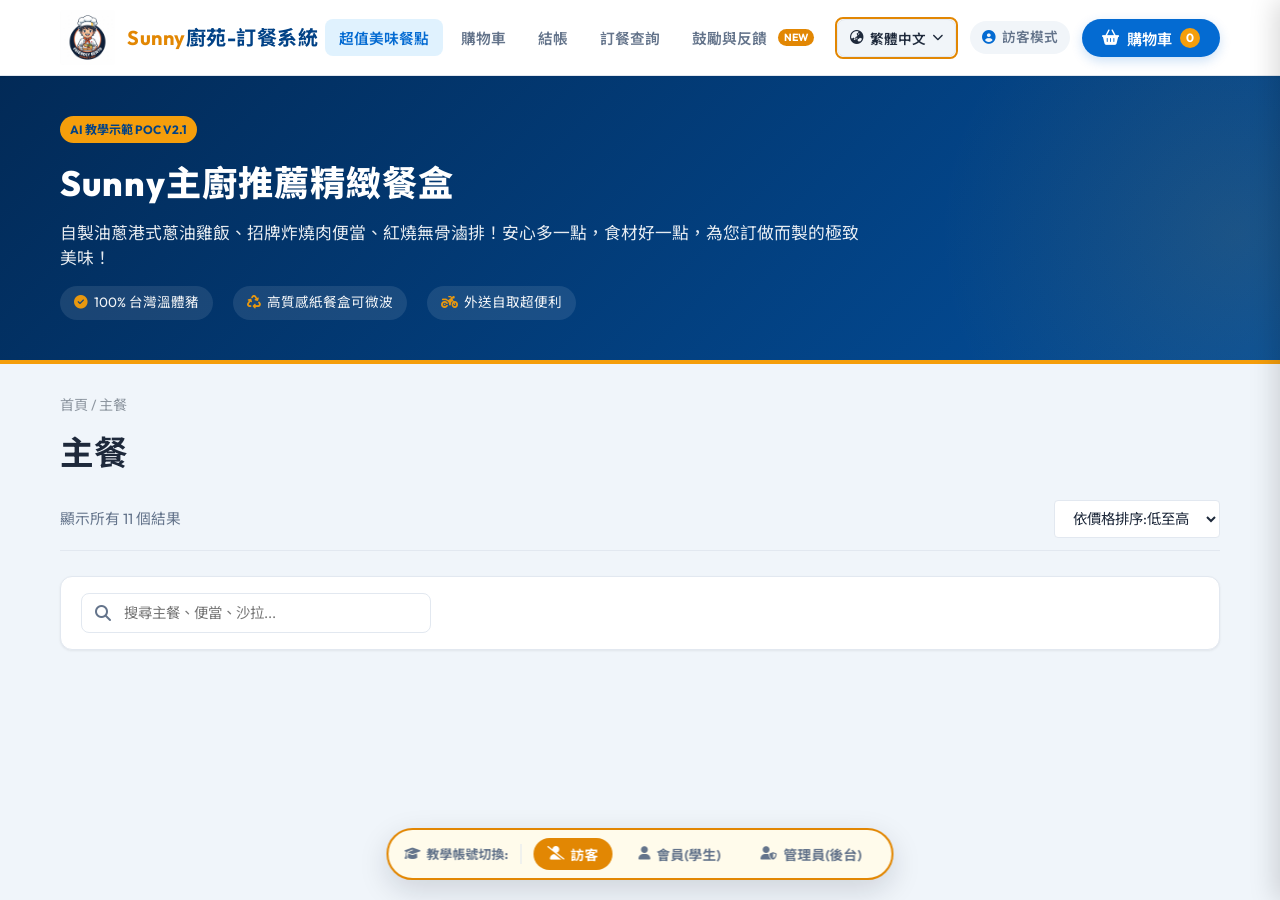
==== commit 0e7a5426: "feat: upgrade Sunny bento ordering system to v2.1" ====
--- a/bento_v2/index.html
+++ b/bento_v2/index.html
@@ -19,25 +19,30 @@
     <nav class="navbar">
         <div class="container">
             <div class="logo-area" onclick="switchView('menu')">
-                <div class="logo-icon"><i class="fa-solid fa-utensils"></i></div>
+                <img src="chef_logo.png" class="logo-img" alt="Mascot" style="height: 55px; border-radius: 4px; object-fit: contain;">
                 <div class="logo-text">
-                    <span class="logo-title">Sunny廚苑</span>
-                    <span class="logo-subtitle" id="logo-subtitle">精緻外送訂餐系統</span>
+                    <span class="logo-title"><span class="highlight-new">Sunny</span>廚苑-訂餐系統</span>
                 </div>
             </div>
             
             <div class="nav-links">
                 <button class="nav-item active" id="nav-menu" onclick="switchView('menu')">
-                    <i class="fa-solid fa-house-chimney"></i><span id="nav-text-menu">首頁選單</span>
+                    <span id="nav-text-menu">超值美味餐點</span>
+                </button>
+                <button class="nav-item" id="nav-cart-link" onclick="toggleCart(true)">
+                    <span id="nav-text-cart-link">購物車</span>
+                </button>
+                <button class="nav-item" id="nav-checkout-link" onclick="openCheckoutDirectly()">
+                    <span id="nav-text-checkout-link">結帳</span>
                 </button>
                 <button class="nav-item" id="nav-member" onclick="switchView('member')">
-                    <i class="fa-solid fa-user-check"></i><span id="nav-text-member">會員訂單</span>
+                    <span id="nav-text-member">訂餐查詢</span>
+                </button>
+                <button class="nav-item new-feature" id="nav-guide" onclick="switchView('guide')">
+                    <span id="nav-text-guide">鼓勵與反饋</span><span class="orange-badge-new">New</span>
                 </button>
                 <button class="nav-item admin-btn" id="nav-admin" onclick="switchView('admin')" style="display: none;">
-                    <i class="fa-solid fa-chart-line"></i><span id="nav-text-admin">後台管理</span>
-                </button>
-                <button class="nav-item" id="nav-guide" onclick="switchView('guide')">
-                    <i class="fa-solid fa-code"></i><span id="nav-text-guide">GAS部署</span>
+                    <span id="nav-text-admin">後台管理</span>
                 </button>
             </div>
 
@@ -75,7 +80,7 @@
             <section class="hero-banner">
                 <div class="container">
                     <div class="hero-banner-content">
-                        <span class="hero-tag">AI 教學示範 POC v2.0</span>
+                        <span class="hero-tag">AI 教學示範 POC v2.1</span>
                         <h1 class="hero-title" id="hero-title">Sunny主廚推薦精緻餐盒</h1>
                         <p class="hero-subtitle" id="hero-subtitle">自製油蔥港式蔥油雞飯、招牌炸燒肉便當、紅燒無骨滷排！安心多一點，食材好一點，為您訂做而製的極致美味！</p>
                         <div class="hero-features">
@@ -83,6 +88,24 @@
                             <div class="hero-feature-item"><i class="fa-solid fa-recycle"></i><span id="feat-box">高質感紙餐盒可微波</span></div>
                             <div class="hero-feature-item"><i class="fa-solid fa-motorcycle"></i><span id="feat-delivery">外送自取超便利</span></div>
                         </div>
+                    </div>
+                </div>
+            </section>
+
+            <!-- WooCommerce 麵包屑與分類標題 -->
+            <section class="container shop-header-section">
+                <div class="woocommerce-breadcrumbs" id="woo-breadcrumbs">首頁 / 主餐</div>
+                <h1 class="woocommerce-page-title" id="woo-page-title">主餐</h1>
+                <div class="woocommerce-result-bar">
+                    <p class="woocommerce-result-count" id="woo-result-count">顯示所有 11 個結果</p>
+                    <div class="woocommerce-ordering">
+                        <select name="orderby" class="orderby" aria-label="商店訂單">
+                            <option value="menu_order" selected="selected">依價格排序:低至高</option>
+                            <option value="popularity">依熱銷度</option>
+                            <option value="date">依最新項目排序</option>
+                            <option value="price">依價格排序:低至高</option>
+                            <option value="price-desc">依價格排序:高至低</option>
+                        </select>
                     </div>
                 </div>
             </section>
@@ -377,11 +400,11 @@
                 <!-- Apps Script 代碼展示編輯器 -->
                 <div class="guide-card" style="padding: 15px;">
                     <div class="code-editor-header">
-                        <span><i class="fa-solid fa-file-code"></i> Code.gs (Apps Script 後端代碼 v2.0)</span>
+                        <span><i class="fa-solid fa-file-code"></i> Code.gs (Apps Script 後端代碼 v2.1)</span>
                         <button class="action-btn edit" onclick="copyGasCode()" style="margin: 0;"><i class="fa-regular fa-copy"></i> 複製代碼</button>
                     </div>
                     <pre class="code-editor-body" id="gas-code-content">
-// Code.gs - Sunny廚苑訂餐系統後端 v2.0 (Google Apps Script)
+// Code.gs - Sunny廚苑訂餐系統後端 v2.1 (Google Apps Script)
 
 // 1. 發布 Web App 進入點
 function doGet() {
--- a/bento_v2/style.css
+++ b/bento_v2/style.css
@@ -1,4 +1,4 @@
-/* style.css - Sunny廚苑-訂餐系統 POC v2.0 */
+/* style.css - Sunny廚苑-訂餐系統 POC v2.1 */
 
 /* --- 1. 設計系統變數 --- */
 :root {
@@ -10,7 +10,7 @@
     --success: #10b981;     /* 翠綠色 */
     --danger: #ef4444;      /* 警示紅 */
     --warning: #f59e0b;
-    --bg-main: #f8fafc;     /* 背景淺灰藍 */
+    --bg-main: #F0F5FA;     /* 背景淺灰藍 */
     --bg-card: #ffffff;
     --text-main: #1e293b;
     --text-muted: #64748b;
@@ -511,9 +511,10 @@
 
 .product-img-wrapper {
     position: relative;
-    height: 200px;
+    aspect-ratio: 1 / 1;
     overflow: hidden;
     background-color: #f1f5f9;
+    cursor: pointer;
 }
 
 .product-img {
@@ -582,27 +583,18 @@
     border-top: 1px solid #f1f5f9;
 }
 
-.product-price-box {
-    display: flex;
-    flex-direction: column;
-}
-
-.product-price-currency {
-    font-size: 0.75rem;
-    color: var(--text-muted);
-    font-weight: 500;
-}
-
-.product-price-amount {
-    font-size: 1.3rem;
-    font-weight: 800;
+.price {
+    display: inline-block;
     color: var(--text-main);
-    display: flex;
-    align-items: baseline;
-}
-
-.product-price-amount::before {
-    content: 'NT$';
+    font-weight: 700;
+    font-size: 1.15rem;
+}
+
+.woocommerce-Price-amount {
+    color: var(--text-main);
+}
+
+.woocommerce-Price-currencySymbol {
     font-size: 0.85rem;
     font-weight: 700;
     margin-right: 2px;
@@ -1833,3 +1825,105 @@
         display: none;
     }
 }
+
+/* --- 14. v2.1 高仿 WooCommerce 與新增功能區分樣式 --- */
+
+/* 麵包屑與頁面標題樣式 */
+.shop-header-section {
+    margin-top: 25px;
+    margin-bottom: 15px;
+}
+
+.woocommerce-breadcrumbs {
+    font-size: 0.88rem;
+    color: #8d96a0;
+    margin-bottom: 10px;
+    font-family: var(--font-sans);
+}
+
+.woocommerce-page-title {
+    font-size: 2.1rem;
+    font-weight: 700;
+    color: var(--text-main);
+    margin-bottom: 20px;
+}
+
+.woocommerce-result-bar {
+    display: flex;
+    justify-content: space-between;
+    align-items: center;
+    border-bottom: 1.5px solid #e2e8f0;
+    padding-bottom: 12px;
+    margin-bottom: 25px;
+}
+
+.woocommerce-result-count {
+    font-size: 0.92rem;
+    color: var(--text-muted);
+}
+
+.woocommerce-ordering select {
+    padding: 8px 14px;
+    border-radius: 4px;
+    border: 1px solid var(--border);
+    outline: none;
+    font-size: 0.9rem;
+    color: var(--text-main);
+    background-color: #ffffff;
+    cursor: pointer;
+}
+
+/* 橘色高亮樣式 (標記 v2.1 新增/修改內容) */
+.highlight-new {
+    color: #e28703 !important; /* 明顯的暖橘色，區分修改過的内容 */
+    font-weight: 700;
+}
+
+.orange-badge-new {
+    background-color: #e28703;
+    color: #ffffff;
+    font-size: 0.65rem;
+    font-weight: 700;
+    padding: 2px 6px;
+    border-radius: 50px;
+    margin-left: 5px;
+    display: inline-block;
+    vertical-align: middle;
+    text-transform: uppercase;
+}
+
+/* 將所有 v2.1 新增之互動元件，以橘色高亮裝飾以示區別 */
+.lang-selector-wrapper {
+    border: 2px solid #e28703; /* 橘色框線區分多國語系切換器 */
+    border-radius: var(--radius-sm);
+}
+
+.role-switcher-bar {
+    border: 2px solid #e28703 !important; /* 橘色框線區分模擬帳號切換列 */
+    background-color: #fffbeb !important; /* 暖橘色系背景 */
+}
+
+.role-switcher-btn.active {
+    background-color: #e28703 !important;
+    color: #ffffff !important;
+}
+
+/* 會員設定 & 後台管理標頭裝飾 */
+.member-card, .admin-sidebar {
+    border-top: 4px solid #e28703 !important; /* 橘色頂線代表為 v2.1 擴充面版 */
+}
+
+.admin-menu-item.active {
+    background-color: #fff7ed !important;
+    color: #e28703 !important;
+    border-left: 3px solid #e28703 !important;
+}
+
+.option-box.selected {
+    border-color: #e28703 !important;
+    background-color: #fff7ed !important;
+}
+
+.option-box.selected input {
+    accent-color: #e28703;
+}
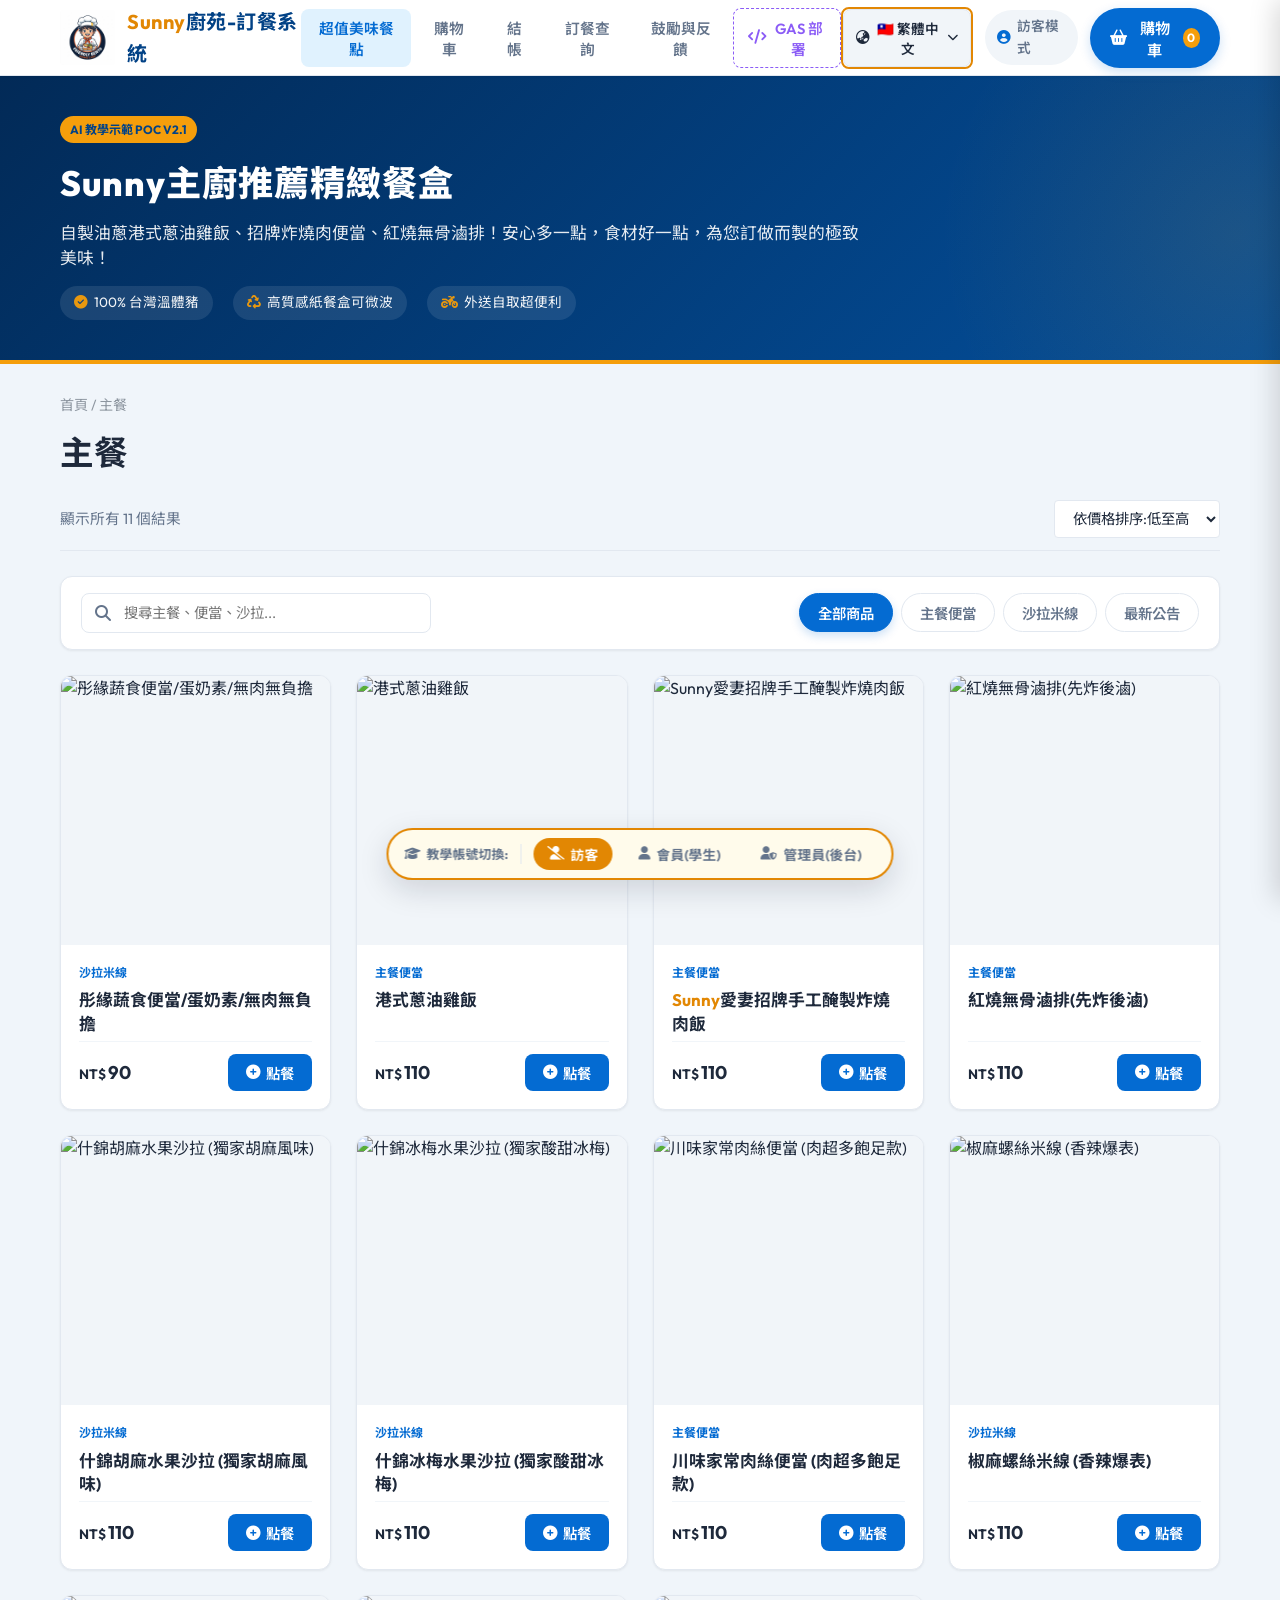
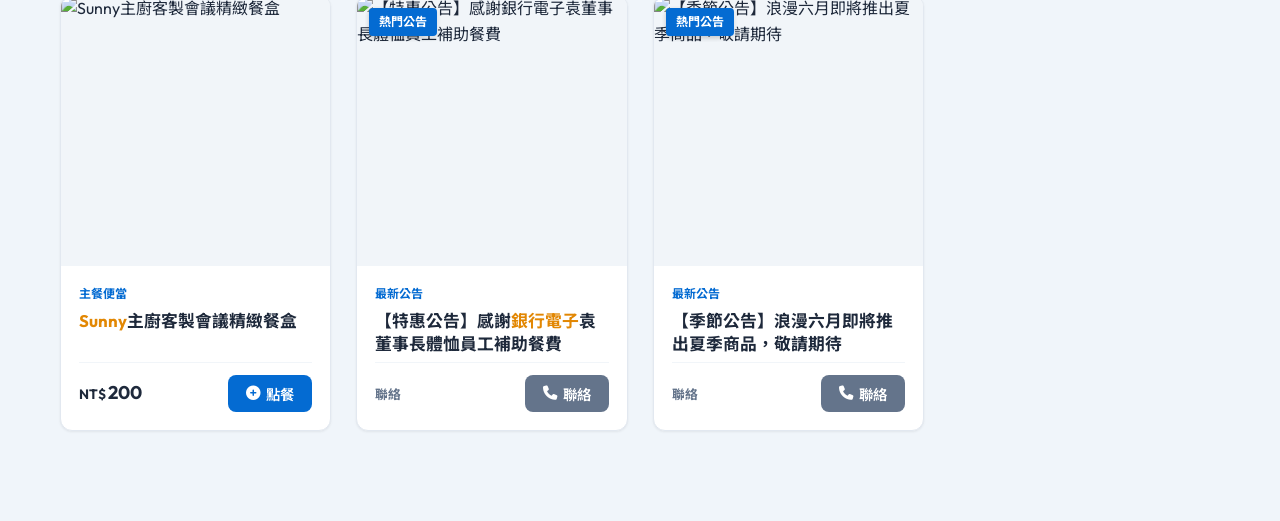
==== commit 4f92c333: "feat: separate GAS deployment tab (purple) and reconstruct feedback message board (v2.1)" ====
--- a/bento_v2/index.html
+++ b/bento_v2/index.html
@@ -38,8 +38,11 @@
                 <button class="nav-item" id="nav-member" onclick="switchView('member')">
                     <span id="nav-text-member">訂餐查詢</span>
                 </button>
-                <button class="nav-item new-feature" id="nav-guide" onclick="switchView('guide')">
-                    <span id="nav-text-guide">鼓勵與反饋</span><span class="orange-badge-new">New</span>
+                <button class="nav-item" id="nav-guide" onclick="switchView('guide')">
+                    <span id="nav-text-guide">鼓勵與反饋</span>
+                </button>
+                <button class="nav-item gas-btn" id="nav-gas" onclick="switchView('gas')">
+                    <i class="fa-solid fa-code"></i><span id="nav-text-gas">GAS 部署</span>
                 </button>
                 <button class="nav-item admin-btn" id="nav-admin" onclick="switchView('admin')" style="display: none;">
                     <span id="nav-text-admin">後台管理</span>
@@ -343,17 +346,89 @@
             </div>
         </div>
 
-        <!-- 視角四：GAS 部署指南 (GAS Guide View) -->
+        <!-- 視角四：鼓勵與反饋 (Feedback View) -->
         <div id="view-guide" class="view-panel">
             <div class="container">
-                <div class="guide-card">
-                    <h3 class="section-header-title"><i class="fa-solid fa-graduation-cap"></i> Google Apps Script (GAS) 部署教學與代碼</h3>
+                <!-- 留言板主要卡片 -->
+                <div class="section-card">
+                    <h3 class="section-header-title" id="label-feedback-title">鼓勵與反饋 (留言板)</h3>
+                    
+                    <!-- 1. 訪客/會員 留言表單 (Guest/Member Submission Form) -->
+                    <div id="feedback-form-container" class="feedback-form-container">
+                        <div class="form-group">
+                            <label for="feedback-worker-no" id="label-feedback-worker-no">留言工號 *</label>
+                            <input type="text" id="feedback-worker-no" class="form-control" placeholder="請輸入工號" required>
+                        </div>
+                        <div class="form-group">
+                            <label for="feedback-message-content" id="label-feedback-content">鼓勵與反饋 *</label>
+                            <div id="feedback-message-content" contenteditable="true" class="form-control feedback-editable" placeholder="請輸入鼓勵或反饋內容..."></div>
+                        </div>
+                        <div class="feedback-form-actions">
+                            <button id="feedback-clear-btn" class="action-btn edit" onclick="clearFeedbackForm()"><i class="fa-solid fa-eraser"></i> <span id="label-feedback-clear">清空</span></button>
+                            <button id="feedback-submit-btn" class="submit-order-btn" style="width: auto; padding: 10px 24px;" onclick="submitFeedback()"><i class="fa-solid fa-paper-plane"></i> <span id="label-feedback-submit">送出</span></button>
+                        </div>
+                    </div>
+
+                    <!-- 2. 管理員 留言列表 (Admin Message Management Board) -->
+                    <div id="feedback-admin-container" class="feedback-admin-container" style="display: none;">
+                        <!-- 搜尋與篩選工具列 -->
+                        <div class="admin-toolbar" style="margin-bottom: 20px;">
+                            <div style="display: flex; gap: 10px; align-items: center; flex-wrap: wrap; width: 100%;">
+                                <div class="admin-search-box" style="flex: 1; min-width: 200px;">
+                                    <i class="fa-solid fa-magnifying-glass"></i>
+                                    <input type="text" id="feedback-search-worker" class="admin-search-input" placeholder="搜尋工號..." oninput="filterFeedbacks()">
+                                </div>
+                                <div class="form-group" style="margin-bottom: 0; min-width: 150px;">
+                                    <select id="feedback-filter-status" class="form-control" onchange="filterFeedbacks()" style="height: 40px; padding: 8px 12px;">
+                                        <option value="all" id="opt-feedback-status-all">所有狀態</option>
+                                        <option value="unread" id="opt-feedback-status-unread">未讀</option>
+                                        <option value="read" id="opt-feedback-status-read">已讀</option>
+                                    </select>
+                                </div>
+                                <div class="feedback-bulk-actions" style="display: flex; gap: 8px;">
+                                    <button class="action-btn edit" onclick="bulkMarkFeedback(1)" style="margin: 0; padding: 8px 12px; font-size: 0.85rem;"><i class="fa-solid fa-envelope-open"></i> <span id="btn-feedback-mark-read">標示為已讀</span></button>
+                                    <button class="action-btn edit" onclick="bulkMarkFeedback(0)" style="margin: 0; padding: 8px 12px; font-size: 0.85rem;"><i class="fa-solid fa-envelope"></i> <span id="btn-feedback-mark-unread">標示為未讀</span></button>
+                                </div>
+                            </div>
+                        </div>
+
+                        <!-- 留言列表表格 -->
+                        <div class="table-wrapper">
+                            <table class="admin-table">
+                                <thead>
+                                    <tr>
+                                        <th style="width: 50px;" id="th-fb-seq">項次</th>
+                                        <th style="width: 50px;"><input type="checkbox" id="feedback-select-all" onchange="toggleSelectAllFeedbacks(this)"></th>
+                                        <th id="th-fb-status">狀態</th>
+                                        <th id="th-fb-worker-no">留言工號</th>
+                                        <th id="th-fb-dept">部門</th>
+                                        <th id="th-fb-name">姓名</th>
+                                        <th id="th-fb-content">留言內容</th>
+                                        <th id="th-fb-time">留言時間</th>
+                                        <th id="th-fb-action">操作</th>
+                                    </tr>
+                                </thead>
+                                <tbody id="feedback-list-body">
+                                    <!-- 留言列表動態渲染 -->
+                                </tbody>
+                            </table>
+                        </div>
+                    </div>
+                </div>
+            </div>
+        </div>
+
+        <!-- 視角五：GAS 部署指南 (GAS Deploy View) -->
+        <div id="view-gas" class="view-panel">
+            <div class="container">
+                <div class="guide-card gas-theme">
+                    <h3 class="section-header-title gas-theme"><i class="fa-solid fa-graduation-cap"></i> Google Apps Script (GAS) 部署教學與代碼</h3>
                     <p style="margin-bottom: 20px; font-size: 0.95rem; color: var(--text-muted);">
                         本訂餐系統採用完全前後端分離設計。前端透過 <code>google.script.run</code> 呼叫 GAS 後端，並將資料保存在 Google Sheet（試算表）中。以下為部署至真實 GAS 雲端的步驟：
                     </p>
 
                     <div class="guide-step">
-                        <div class="step-num">1</div>
+                        <div class="step-num gas-theme">1</div>
                         <div class="step-content">
                             <h4>建立 Google 試算表</h4>
                             <p>在您的 Google 雲端硬碟建立一個新的「試算表」，並在其中手動建立兩個工作表分頁，分別命名為 <code>Products</code> 與 <code>Orders</code>（或者執行下面的 GAS 初始化代碼，系統會自動建立）。</p>
@@ -361,7 +436,7 @@
                     </div>
 
                     <div class="guide-step">
-                        <div class="step-num">2</div>
+                        <div class="step-num gas-theme">2</div>
                         <div class="step-content">
                             <h4>開啟 Google Apps Script</h4>
                             <p>在您的試算表選單中點選 <strong>擴充功能 ➡️ Apps Script</strong>，開啟指令碼編輯器。</p>
@@ -369,7 +444,7 @@
                     </div>
 
                     <div class="guide-step">
-                        <div class="step-num">3</div>
+                        <div class="step-num gas-theme">3</div>
                         <div class="step-content">
                             <h4>複製並貼上後端程式碼 (`Code.gs`)</h4>
                             <p>將預設的 <code>myFunction</code> 清空，複製下方編輯器中的 <code>Code.gs</code> 內容並完整貼上，按下儲存鍵。</p>
@@ -377,7 +452,7 @@
                     </div>
 
                     <div class="guide-step">
-                        <div class="step-num">4</div>
+                        <div class="step-num gas-theme">4</div>
                         <div class="step-content">
                             <h4>建立前端網頁檔案 (`index.html`)</h4>
                             <p>在 Apps Script 專案左側點選「+」新增一個 <strong>HTML 檔案</strong>，命名為 <code>index</code>（系統會自動生成 <code>index.html</code>），並將本專案的 <code>index.html</code>、<code>style.css</code> 與 <code>script.js</code> 合併（CSS 放入 <code>&lt;style&gt;</code>，JS 放入 <code>&lt;script&gt;</code>）後貼上。</p>
@@ -385,7 +460,7 @@
                     </div>
 
                     <div class="guide-step">
-                        <div class="step-num">5</div>
+                        <div class="step-num gas-theme">5</div>
                         <div class="step-content">
                             <h4>發布 Web 應用程式</h4>
                             <p>點選右上角 <strong>部署 ➡️ 新增部署</strong>。選取「網頁應用程式」，並設定：<br>
@@ -398,10 +473,10 @@
                 </div>
 
                 <!-- Apps Script 代碼展示編輯器 -->
-                <div class="guide-card" style="padding: 15px;">
-                    <div class="code-editor-header">
+                <div class="guide-card gas-theme" style="padding: 15px;">
+                    <div class="code-editor-header gas-theme">
                         <span><i class="fa-solid fa-file-code"></i> Code.gs (Apps Script 後端代碼 v2.1)</span>
-                        <button class="action-btn edit" onclick="copyGasCode()" style="margin: 0;"><i class="fa-regular fa-copy"></i> 複製代碼</button>
+                        <button class="action-btn edit gas-theme-btn" onclick="copyGasCode()" style="margin: 0;"><i class="fa-regular fa-copy"></i> 複製代碼</button>
                     </div>
                     <pre class="code-editor-body" id="gas-code-content">
 // Code.gs - Sunny廚苑訂餐系統後端 v2.1 (Google Apps Script)
--- a/bento_v2/style.css
+++ b/bento_v2/style.css
@@ -1927,3 +1927,143 @@
 .option-box.selected input {
     accent-color: #e28703;
 }
+
+/* --- 11. GAS 部署單獨樣式 (GAS View Colors) --- */
+:root {
+    --gas-color: #8b5cf6;
+    --gas-dark: #6d28d9;
+    --gas-light: #f5f3ff;
+}
+
+.nav-item.gas-btn {
+    border: 1px dashed var(--gas-color) !important;
+    color: var(--gas-color) !important;
+}
+
+.nav-item.gas-btn:hover, .nav-item.gas-btn.active {
+    background-color: var(--gas-light) !important;
+    color: var(--gas-dark) !important;
+    border-color: var(--gas-dark) !important;
+}
+
+/* GAS 專屬卡片與指示步驟樣式 */
+.guide-card.gas-theme {
+    border-top: 4px solid var(--gas-color) !important;
+}
+
+.section-header-title.gas-theme {
+    color: var(--gas-dark) !important;
+    border-left-color: var(--gas-color) !important;
+}
+
+.step-num.gas-theme {
+    background-color: var(--gas-light) !important;
+    color: var(--gas-color) !important;
+}
+
+.code-editor-header.gas-theme {
+    background-color: #312e81 !important; /* 深靛藍背景 */
+}
+
+.action-btn.gas-theme-btn {
+    background-color: var(--gas-color) !important;
+    color: #ffffff !important;
+}
+
+.action-btn.gas-theme-btn:hover {
+    background-color: var(--gas-dark) !important;
+}
+
+/* --- 12. 鼓勵與反饋留言板樣式 (Feedback Board) --- */
+.feedback-form-container {
+    max-width: 800px;
+    margin: 0 auto;
+    display: flex;
+    flex-direction: column;
+    gap: 20px;
+}
+
+.feedback-editable {
+    min-height: 150px;
+    height: auto !important;
+    background-color: #ffffff;
+    border: 1px solid var(--border);
+    border-radius: var(--radius-sm);
+    padding: 12px;
+    outline: none;
+    overflow-y: auto;
+    transition: var(--transition);
+}
+
+.feedback-editable:focus {
+    border-color: var(--primary);
+    box-shadow: 0 0 0 3px var(--primary-light);
+}
+
+.feedback-editable[placeholder]:empty:before {
+    content: attr(placeholder);
+    color: var(--text-muted);
+}
+
+.feedback-form-actions {
+    display: flex;
+    justify-content: center;
+    gap: 15px;
+    margin-top: 10px;
+}
+
+/* 留言板管理後台 */
+.feedback-admin-container {
+    animation: fadeIn 0.4s ease;
+}
+
+/* 留言狀態標籤 */
+.badge-status {
+    padding: 4px 8px;
+    border-radius: 50px;
+    font-size: 0.75rem;
+    font-weight: 700;
+}
+
+.badge-status.unread {
+    background-color: #fee2e2;
+    color: #ef4444;
+}
+
+.badge-status.read {
+    background-color: #d1fae5;
+    color: #059669;
+}
+
+/* 留言表格行狀態樣式 */
+.admin-table tr.status-unread {
+    background-color: #fef2f2;
+}
+
+.admin-table tr.status-unread:hover {
+    background-color: #fee2e2;
+}
+
+.message-content-cell {
+    max-width: 300px;
+    overflow: hidden;
+    text-overflow: ellipsis;
+    white-space: nowrap;
+}
+
+.message-content-cell.expanded {
+    max-width: none;
+    white-space: normal;
+    word-break: break-all;
+}
+
+.message-content-display {
+    max-height: 100px;
+    overflow-y: auto;
+    font-size: 0.88rem;
+    line-height: 1.5;
+    background-color: #f8fafc;
+    border: 1px solid #e2e8f0;
+    border-radius: 4px;
+    padding: 6px 10px;
+}
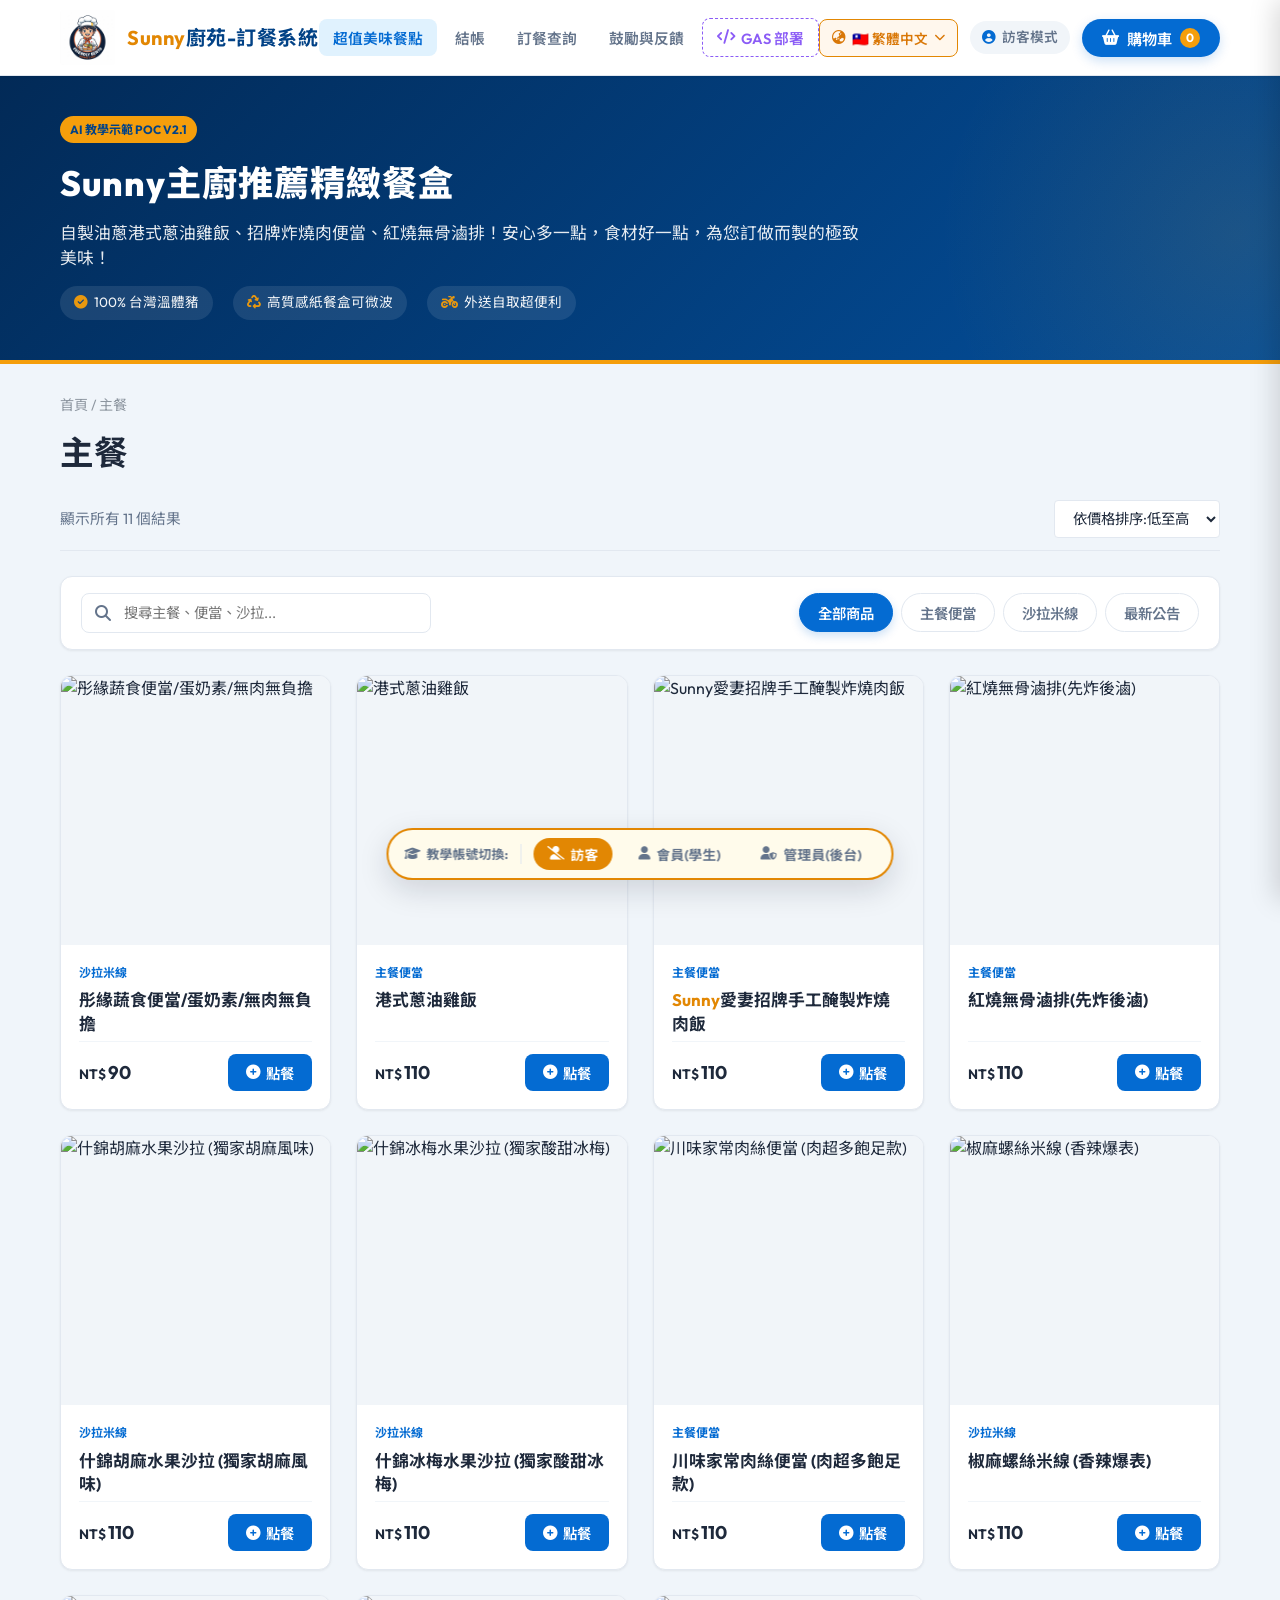
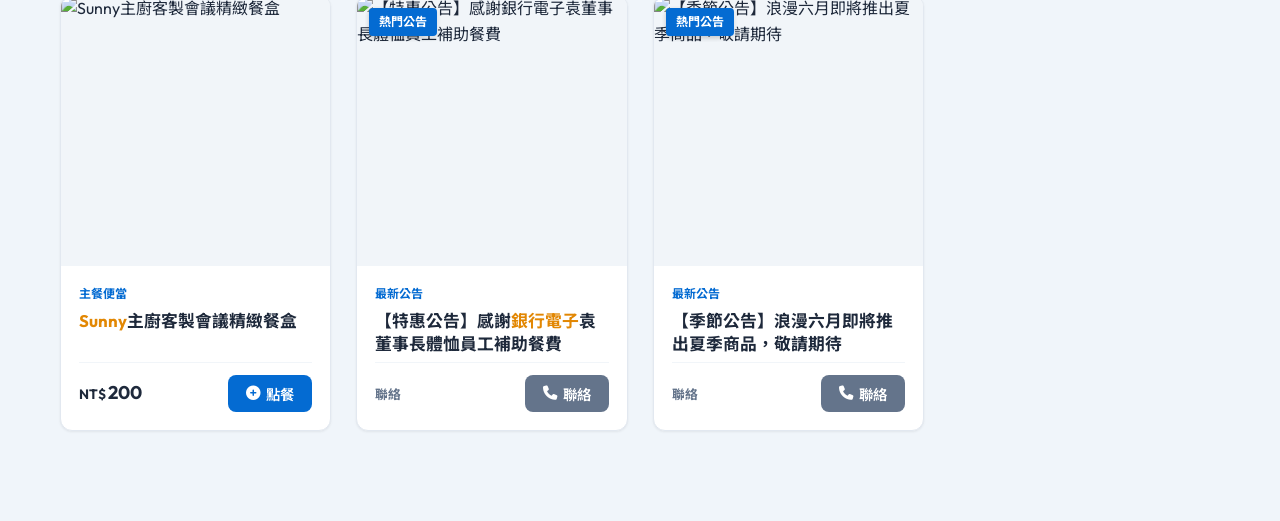
==== commit 436c6c68: "style: fix header layout text wrapping, clean up lang border, and remove duplicate cart menu button" ====
--- a/bento_v2/index.html
+++ b/bento_v2/index.html
@@ -28,9 +28,6 @@
             <div class="nav-links">
                 <button class="nav-item active" id="nav-menu" onclick="switchView('menu')">
                     <span id="nav-text-menu">超值美味餐點</span>
-                </button>
-                <button class="nav-item" id="nav-cart-link" onclick="toggleCart(true)">
-                    <span id="nav-text-cart-link">購物車</span>
                 </button>
                 <button class="nav-item" id="nav-checkout-link" onclick="openCheckoutDirectly()">
                     <span id="nav-text-checkout-link">結帳</span>
--- a/bento_v2/style.css
+++ b/bento_v2/style.css
@@ -169,6 +169,7 @@
     display: flex;
     align-items: center;
     gap: 6px;
+    white-space: nowrap;
 }
 
 .nav-item:hover, .nav-item.active {
@@ -210,6 +211,7 @@
     align-items: center;
     gap: 6px;
     transition: var(--transition);
+    white-space: nowrap;
 }
 
 .lang-selector-btn:hover {
@@ -299,6 +301,7 @@
     transition: var(--transition);
     position: relative;
     box-shadow: 0 4px 12px rgba(4, 107, 210, 0.2);
+    white-space: nowrap;
 }
 
 .cart-toggle-btn:hover {
@@ -1894,8 +1897,17 @@
 
 /* 將所有 v2.1 新增之互動元件，以橘色高亮裝飾以示區別 */
 .lang-selector-wrapper {
-    border: 2px solid #e28703; /* 橘色框線區分多國語系切換器 */
-    border-radius: var(--radius-sm);
+    border: none;
+}
+
+.lang-selector-btn {
+    border: 1.5px solid #e28703 !important; /* 橘色框線區分新增之語言切換器 */
+    color: #d97706 !important;
+    background-color: #fff7ed !important;
+}
+
+.lang-selector-btn i {
+    color: #d97706 !important;
 }
 
 .role-switcher-bar {
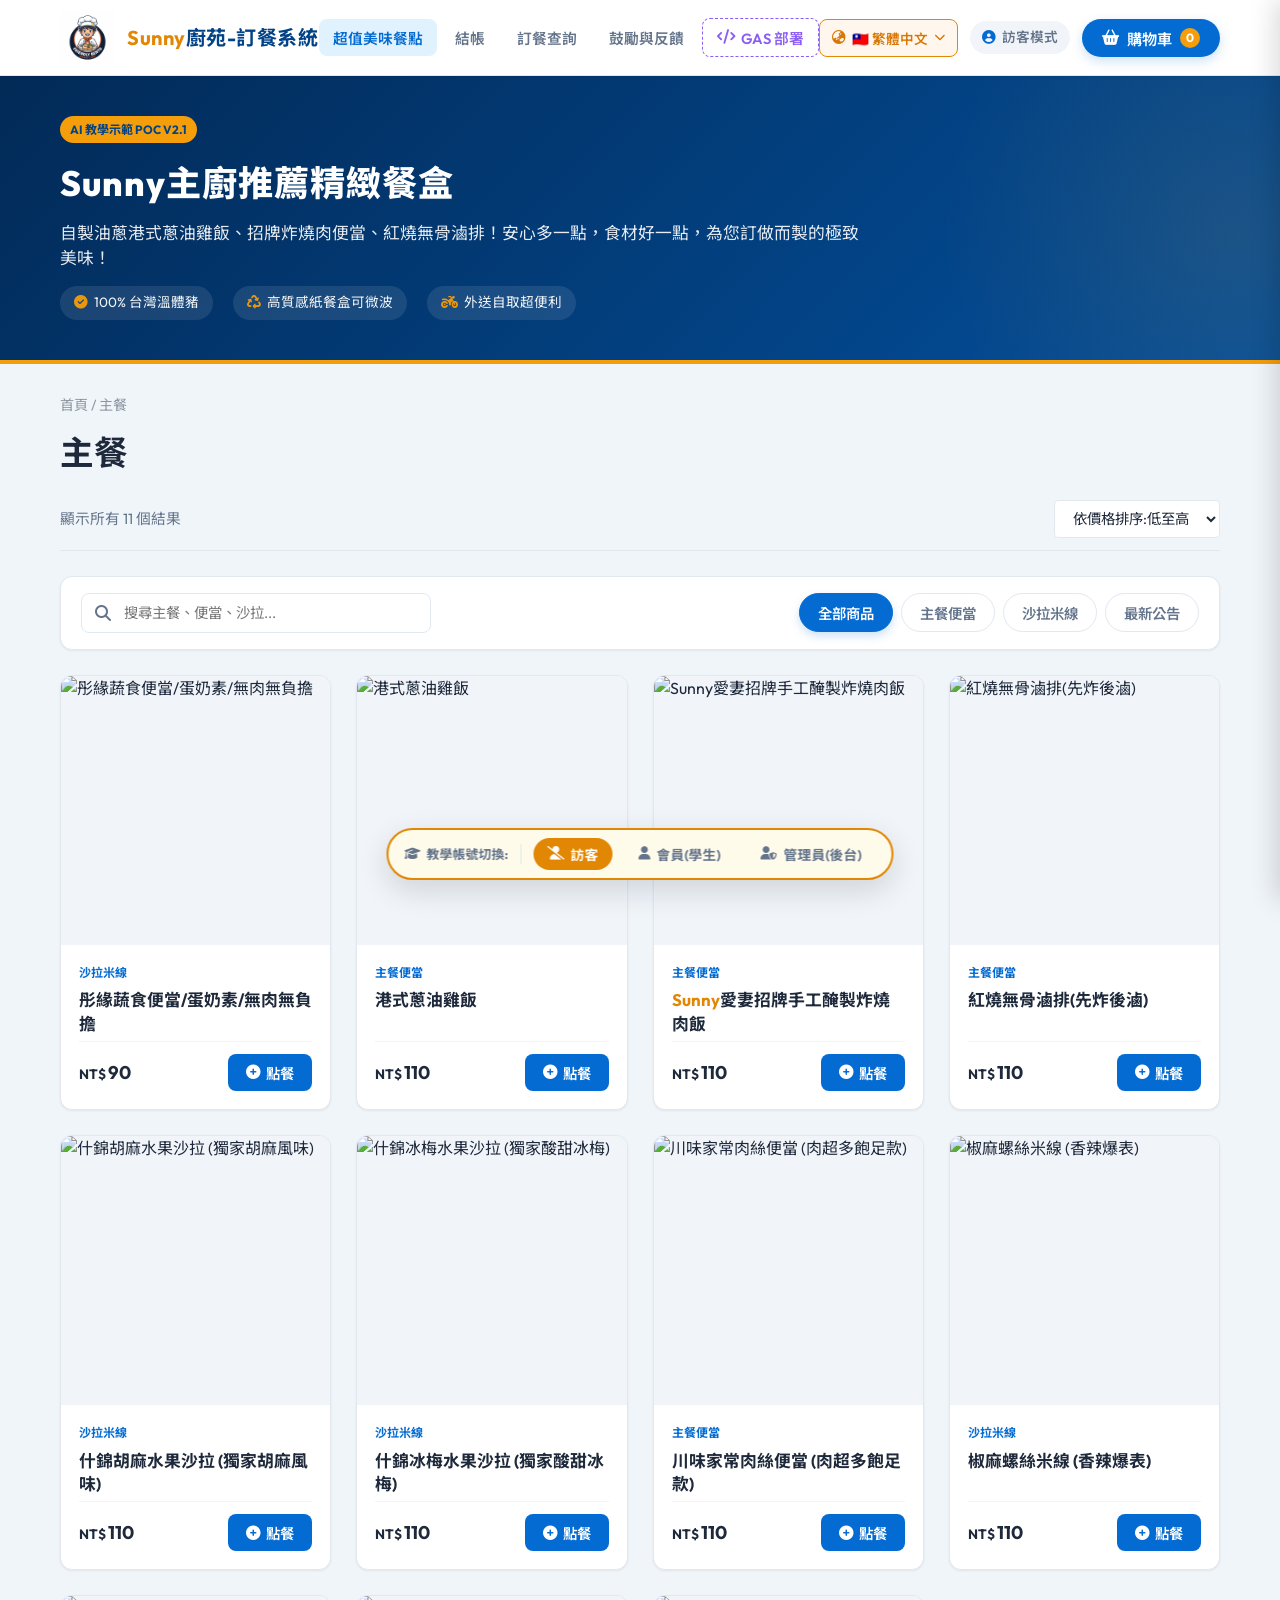
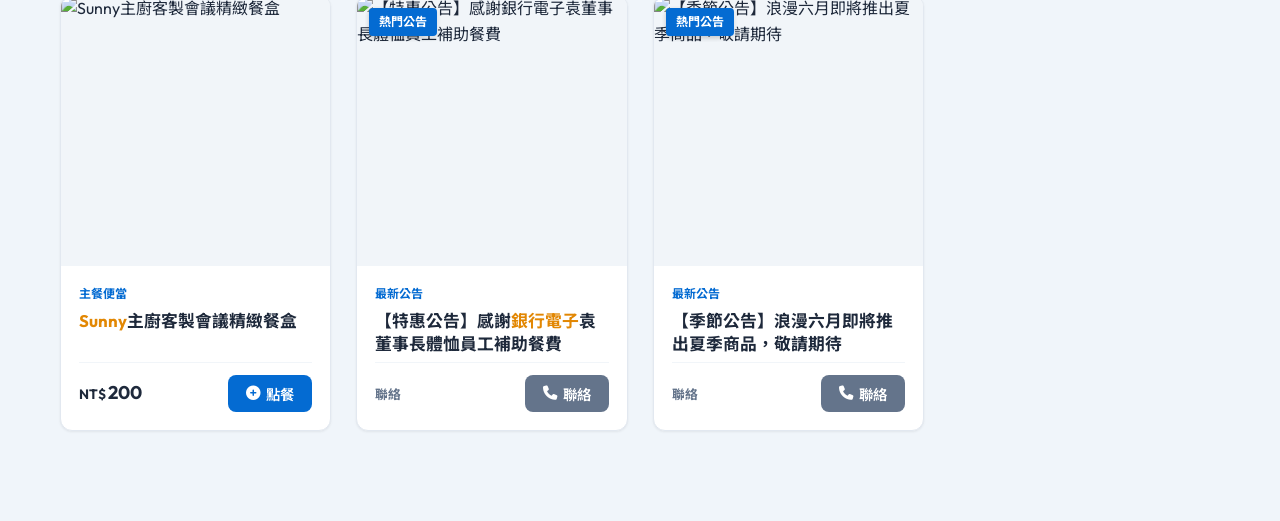
==== commit 78c2d4fe: "docs: add copyright statement and headers for Falo x Force Cheng" ====
--- a/bento_v2/index.html
+++ b/bento_v2/index.html
@@ -1,3 +1,11 @@
+<!-- 
+  Sunny廚苑 - 訂餐系統 POC v2.1 (AI 教學示範版)
+  Copyright © Falo x Force Cheng 2026/6/8
+  All Rights Reserved.
+  
+  此專案用於展示 Google Apps Script (GAS) 與前端 HTML/CSS/JS 的整合，
+  模擬 WooCommerce 商品展示、客製化選項、會員專區、點餐購物車以及完整的後台管理與留言板功能。
+-->
 <!DOCTYPE html>
 <html lang="zh-TW">
 <head>
--- a/bento_v2/style.css
+++ b/bento_v2/style.css
@@ -1,4 +1,13 @@
-/* style.css - Sunny廚苑-訂餐系統 POC v2.1 */
+/* 
+  style.css - Sunny廚苑-訂餐系統 POC v2.1 
+  Copyright © Falo x Force Cheng 2026/6/8
+  All Rights Reserved.
+  
+  本樣式表定義了系統的視覺主題：
+  1. 經典藍色 (#046bd2) 呈現 WooCommerce 前台點餐氛圍。
+  2. 暖橘色 (#e28703) 高亮表示 v2.1 版本的新功能或 AI 修改項目，方便教學辨識。
+  3. 紫色 (#8b5cf6) 用於隔離獨立的 GAS 部署指南面板。
+*/
 
 /* --- 1. 設計系統變數 --- */
 :root {
